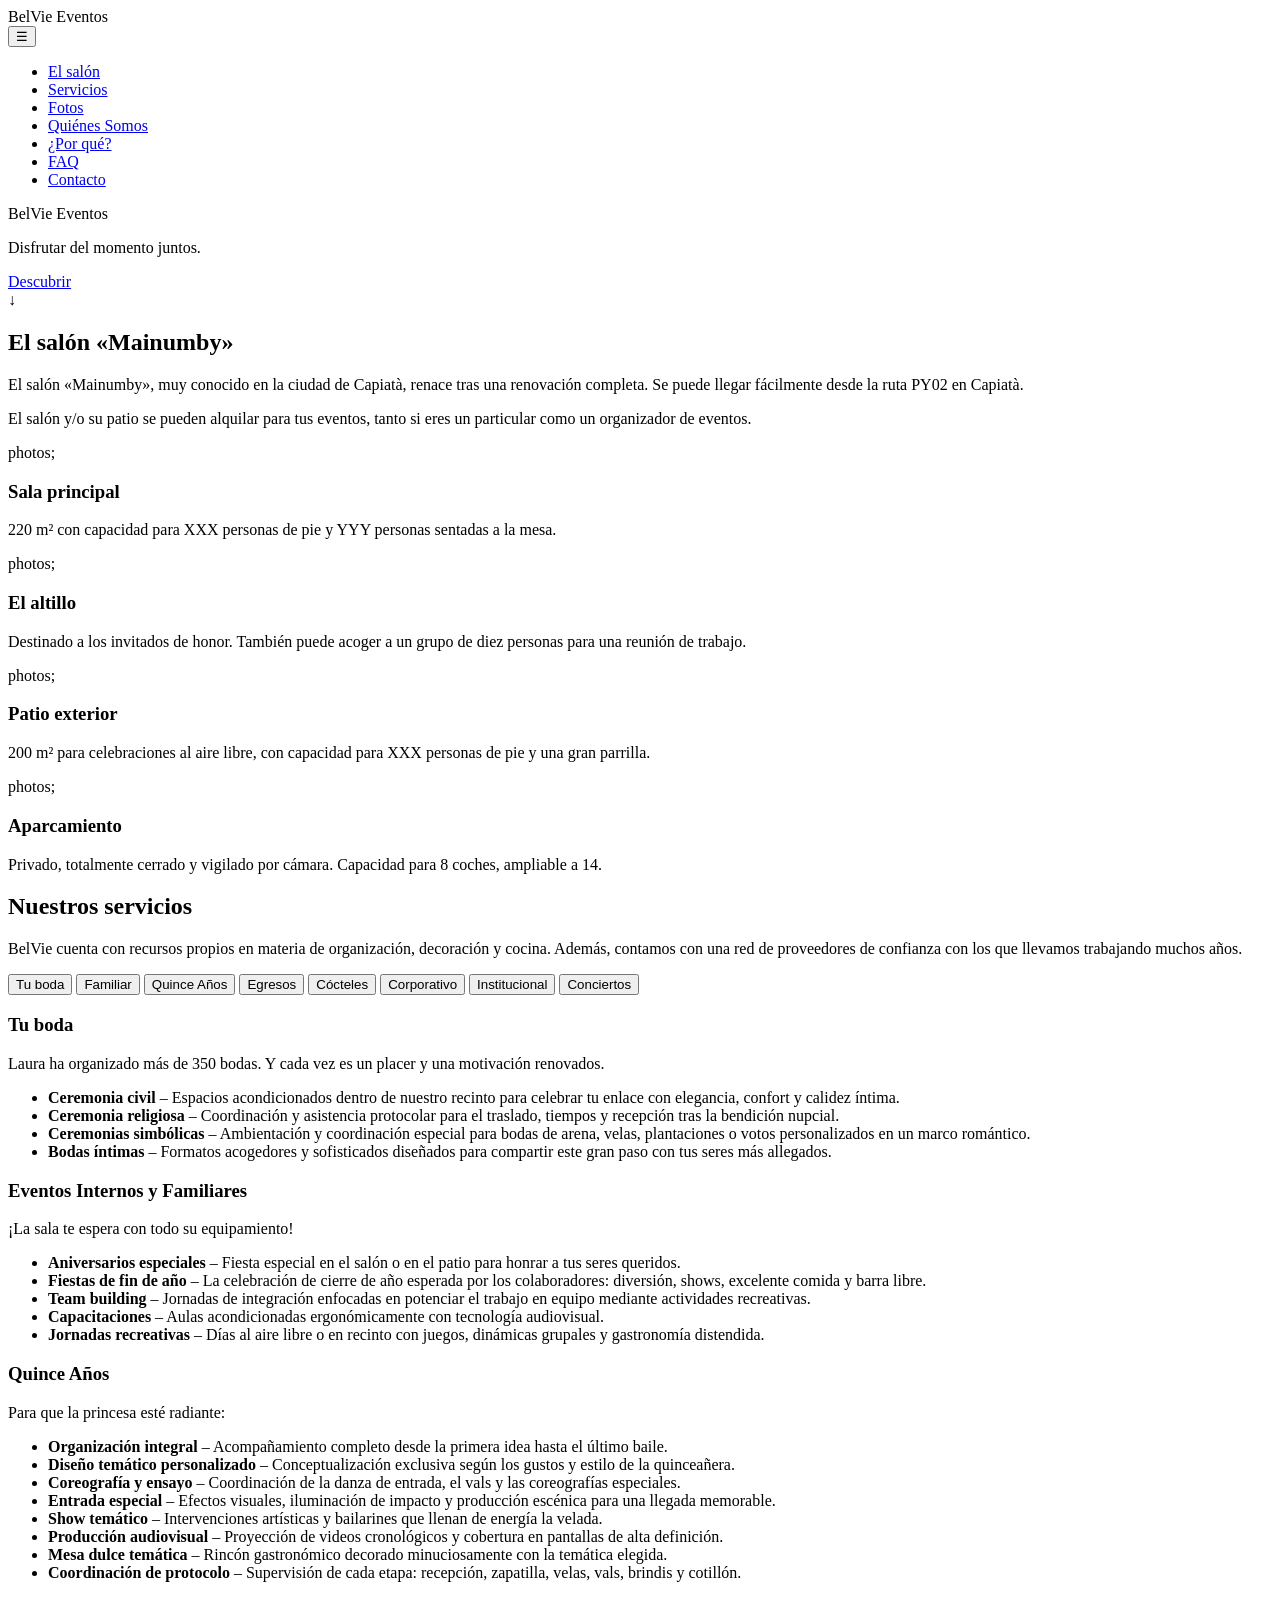
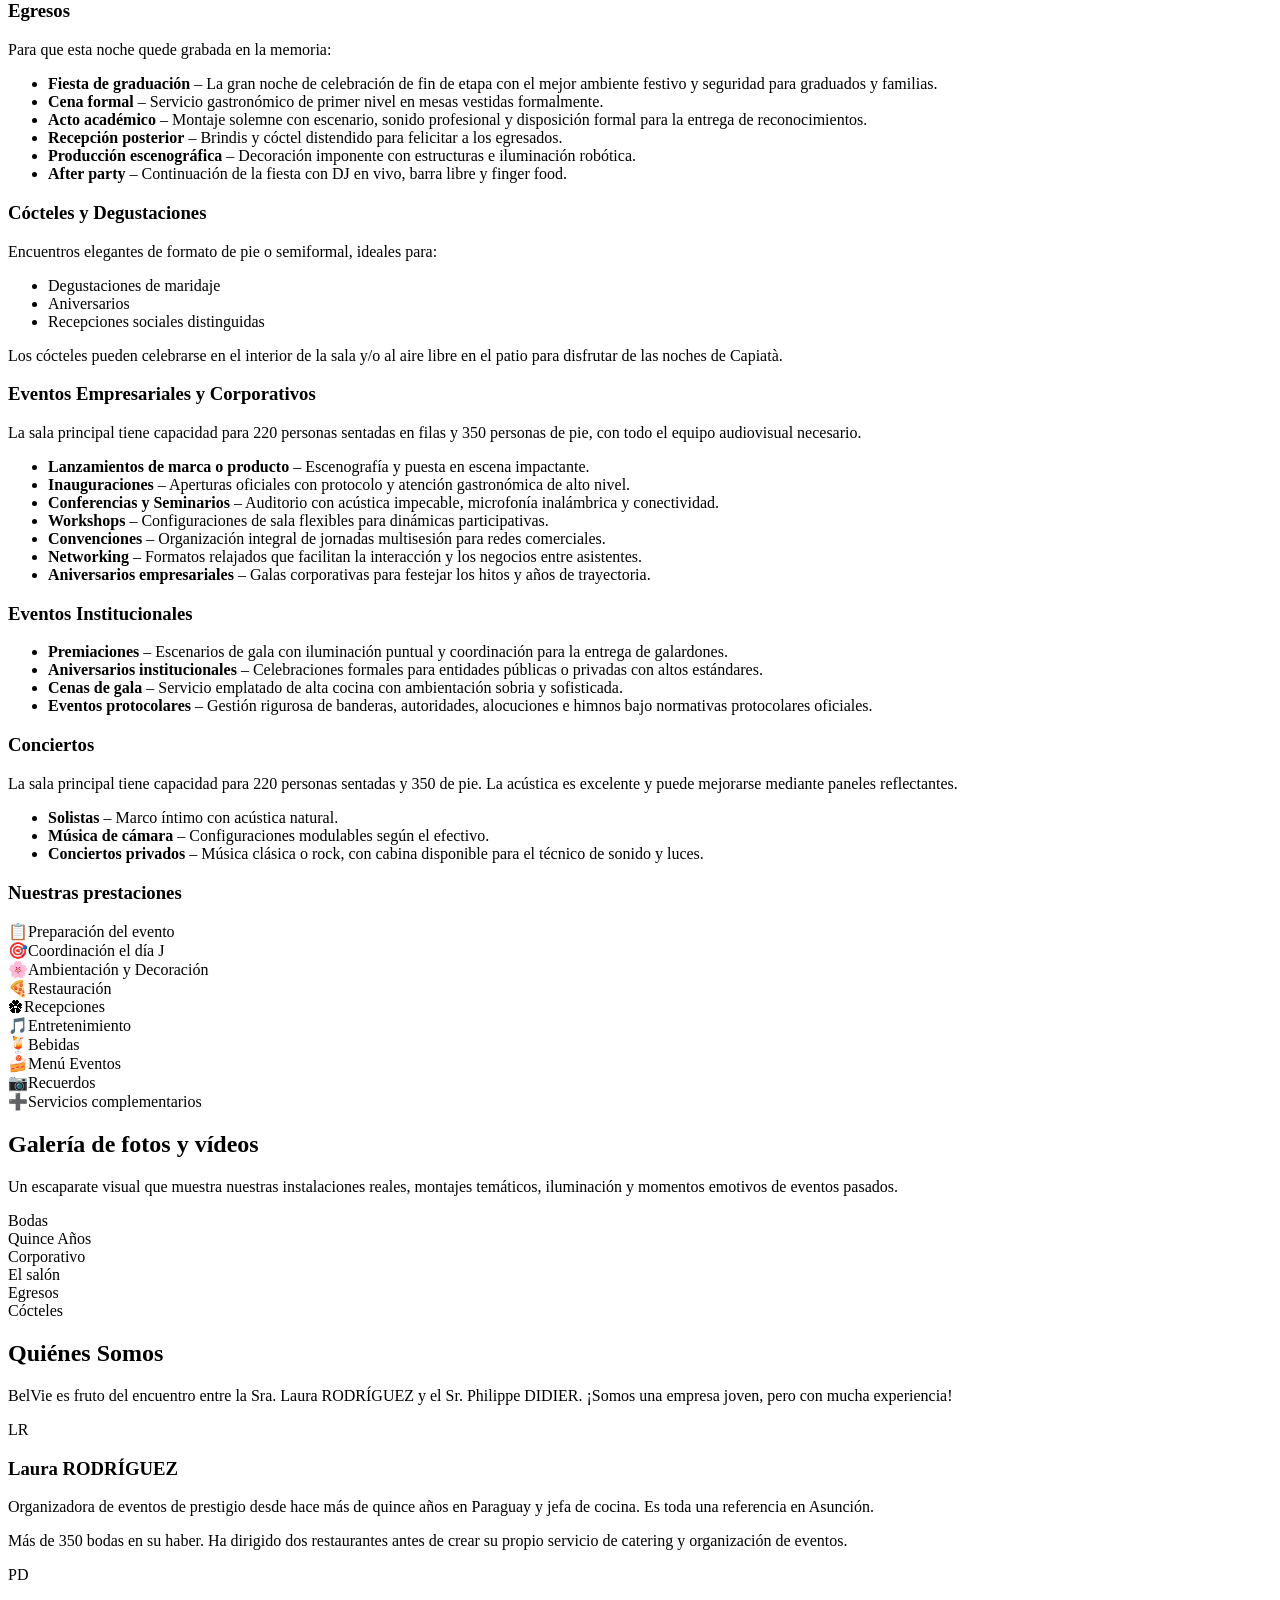
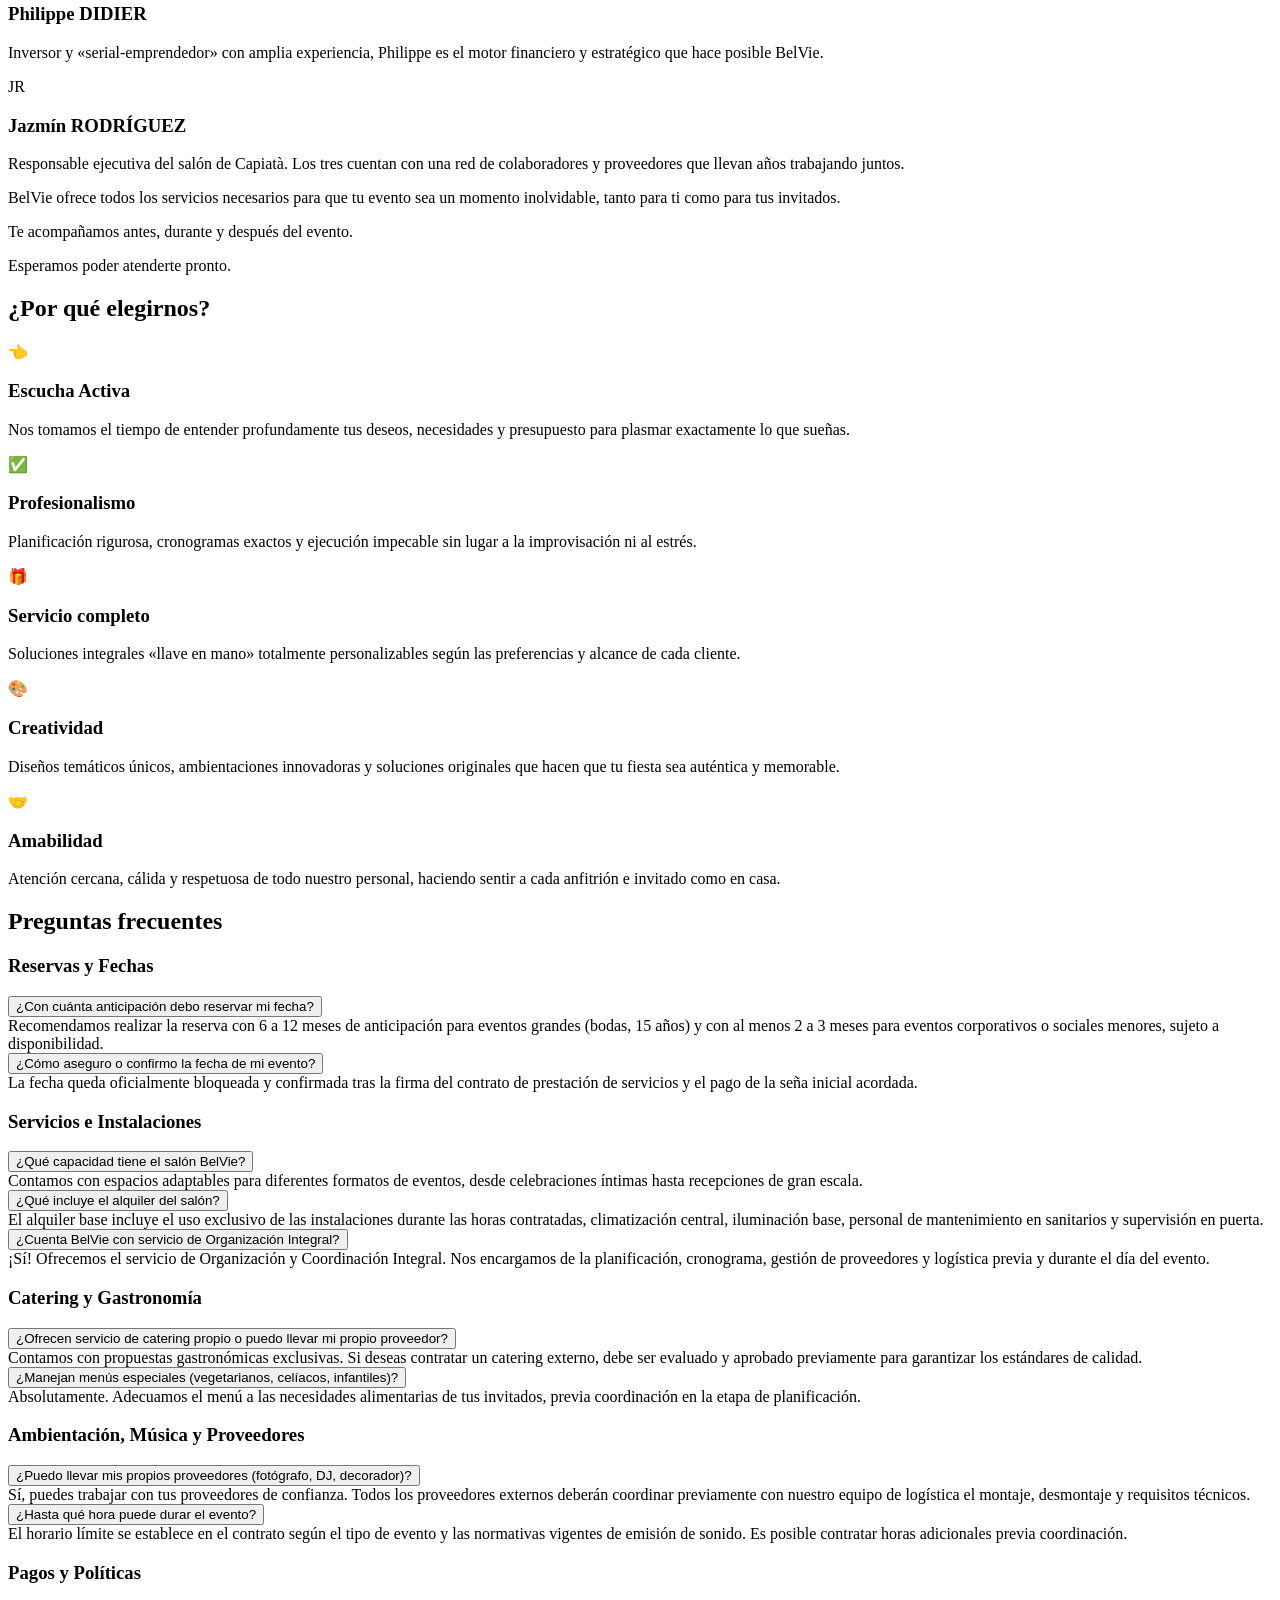
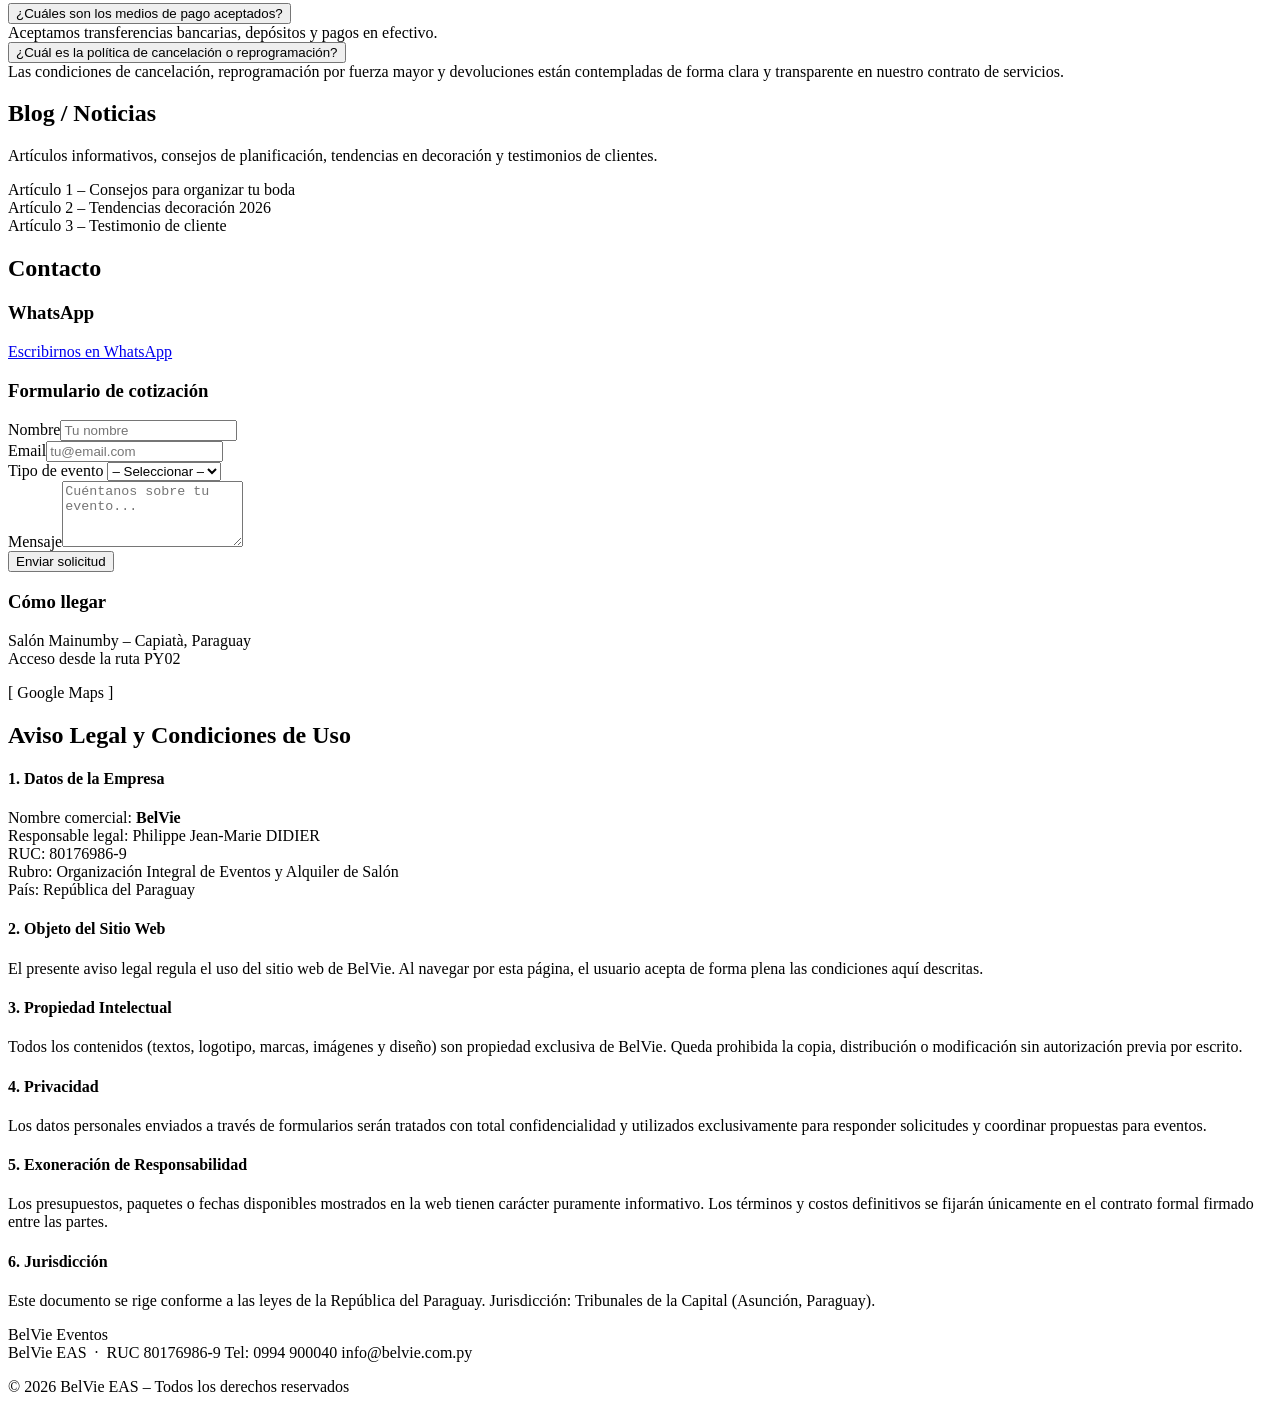
==== index.html @ c568302d "first push" ====
<!DOCTYPE html>
<html lang="es">
<head>
  <meta charset="UTF-8" />
  <meta name="viewport" content="width=device-width, initial-scale=1.0" />
  <title>BelVie Eventos - Salon Mainumby, Capiata</title>
  <link rel="preconnect" href="https://fonts.googleapis.com" />
  <link href="https://fonts.googleapis.com/css2?family=Great+Vibes&family=Playfair+Display:ital,wght@0,400;0,600;1,400&family=Lato:wght@300;400;700&display=swap" rel="stylesheet" />
  <link rel="stylesheet" href="css/style.css" />
</head>
<body>

  <!-- NAV -->
  <nav id="navbar">
    <div class="nav-logo">
      <span class="logo-script">BelVie</span>
      <span class="logo-sub">Eventos</span>
    </div>
    <button class="nav-toggle" aria-label="Menu">&#9776;</button>
    <ul class="nav-links">
      <li><a href="#salon">El sal&#243;n</a></li>
      <li><a href="#servicios">Servicios</a></li>
      <li><a href="#galeria">Fotos</a></li>
      <li><a href="#quienes">Qui&#233;nes Somos</a></li>
      <li><a href="#porquenos">&#191;Por qu&#233;?</a></li>
      <li><a href="#faq">FAQ</a></li>
      <li><a href="#contacto" class="nav-cta">Contacto</a></li>
    </ul>
  </nav>

  <!-- HERO -->
  <section id="hero">
    <div class="hero-inner">
      <div class="hero-logo">
        <span class="logo-script-hero">BelVie</span>
        <span class="logo-sub-hero">Eventos</span>
      </div>
      <p class="hero-tagline">Disfrutar del momento juntos.</p>
      <a href="#salon" class="btn-hero">Descubrir</a>
    </div>
    <div class="hero-scroll-hint">&#8595;</div>
  </section>

  <!-- SALON -->
  <section id="salon" class="section">
    <div class="container">
      <h2 class="section-title">El sal&#243;n &#171;Mainumby&#187;</h2>
      <p class="section-lead">El sal&#243;n &#171;Mainumby&#187;, muy conocido en la ciudad de Capiat&#224;, renace tras una renovaci&#243;n completa. Se puede llegar f&#225;cilmente desde la ruta PY02 en Capiat&#224;.</p>
      <p class="section-lead">El sal&#243;n y/o su patio se pueden alquilar para tus eventos, tanto si eres un particular como un organizador de eventos.</p>
      <div class="features-grid">
        <div class="feature-card">
          <div class="feature-icon">photos;</div>
          <h3>Sala principal</h3>
          <p>220 m&#178; con capacidad para XXX personas de pie y YYY personas sentadas a la mesa.</p>
        </div>
        <div class="feature-card">
          <div class="feature-icon">photos;</div>
          <h3>El altillo</h3>
          <p>Destinado a los invitados de honor. Tambi&#233;n puede acoger a un grupo de diez personas para una reuni&#243;n de trabajo.</p>
        </div>
        <div class="feature-card">
          <div class="feature-icon">photos;</div>
          <h3>Patio exterior</h3>
          <p>200 m&#178; para celebraciones al aire libre, con capacidad para XXX personas de pie y una gran parrilla.</p>
        </div>
        <div class="feature-card">
          <div class="feature-icon">photos;</div>
          <h3>Aparcamiento</h3>
          <p>Privado, totalmente cerrado y vigilado por c&#225;mara. Capacidad para 8 coches, ampliable a 14.</p>
        </div>
      </div>
    </div>
  </section>

  <!-- SERVICIOS -->
  <section id="servicios" class="section section-alt">
    <div class="container">
      <h2 class="section-title">Nuestros servicios</h2>
      <p class="section-lead">BelVie cuenta con recursos propios en materia de organizaci&#243;n, decoraci&#243;n y cocina. Adem&#225;s, contamos con una red de proveedores de confianza con los que llevamos trabajando muchos a&#241;os.</p>

      <!-- Onglets types d'evenements -->
      <div class="events-tabs">
        <div class="tabs-nav">
          <button class="tab-btn active" data-tab="bodas">Tu boda</button>
          <button class="tab-btn" data-tab="familiar">Familiar</button>
          <button class="tab-btn" data-tab="quince">Quince A&#241;os</button>
          <button class="tab-btn" data-tab="egresos">Egresos</button>
          <button class="tab-btn" data-tab="cocteles">C&#243;cteles</button>
          <button class="tab-btn" data-tab="corp">Corporativo</button>
          <button class="tab-btn" data-tab="inst">Institucional</button>
          <button class="tab-btn" data-tab="conc">Conciertos</button>
        </div>

        <div id="tab-bodas" class="tab-panel active">
          <h3>Tu boda</h3>
          <p>Laura ha organizado m&#225;s de 350 bodas. Y cada vez es un placer y una motivaci&#243;n renovados.</p>
          <ul>
            <li><strong>Ceremonia civil</strong> &#8211; Espacios acondicionados dentro de nuestro recinto para celebrar tu enlace con elegancia, confort y calidez &#237;ntima.</li>
            <li><strong>Ceremonia religiosa</strong> &#8211; Coordinaci&#243;n y asistencia protocolar para el traslado, tiempos y recepci&#243;n tras la bendici&#243;n nupcial.</li>
            <li><strong>Ceremonias simb&#243;licas</strong> &#8211; Ambientaci&#243;n y coordinaci&#243;n especial para bodas de arena, velas, plantaciones o votos personalizados en un marco rom&#225;ntico.</li>
            <li><strong>Bodas &#237;ntimas</strong> &#8211; Formatos acogedores y sofisticados dise&#241;ados para compartir este gran paso con tus seres m&#225;s allegados.</li>
          </ul>
        </div>

        <div id="tab-familiar" class="tab-panel">
          <h3>Eventos Internos y Familiares</h3>
          <p>&#161;La sala te espera con todo su equipamiento!</p>
          <ul>
            <li><strong>Aniversarios especiales</strong> &#8211; Fiesta especial en el sal&#243;n o en el patio para honrar a tus seres queridos.</li>
            <li><strong>Fiestas de fin de a&#241;o</strong> &#8211; La celebraci&#243;n de cierre de a&#241;o esperada por los colaboradores: diversi&#243;n, shows, excelente comida y barra libre.</li>
            <li><strong>Team building</strong> &#8211; Jornadas de integraci&#243;n enfocadas en potenciar el trabajo en equipo mediante actividades recreativas.</li>
            <li><strong>Capacitaciones</strong> &#8211; Aulas acondicionadas ergon&#243;micamente con tecnolog&#237;a audiovisual.</li>
            <li><strong>Jornadas recreativas</strong> &#8211; D&#237;as al aire libre o en recinto con juegos, din&#225;micas grupales y gastronom&#237;a distendida.</li>
          </ul>
        </div>

        <div id="tab-quince" class="tab-panel">
          <h3>Quince A&#241;os</h3>
          <p>Para que la princesa est&#233; radiante:</p>
          <ul>
            <li><strong>Organizaci&#243;n integral</strong> &#8211; Acompa&#241;amiento completo desde la primera idea hasta el &#250;ltimo baile.</li>
            <li><strong>Dise&#241;o tem&#225;tico personalizado</strong> &#8211; Conceptualizaci&#243;n exclusiva seg&#250;n los gustos y estilo de la quincea&#241;era.</li>
            <li><strong>Coreograf&#237;a y ensayo</strong> &#8211; Coordinaci&#243;n de la danza de entrada, el vals y las coreograf&#237;as especiales.</li>
            <li><strong>Entrada especial</strong> &#8211; Efectos visuales, iluminaci&#243;n de impacto y producci&#243;n esc&#233;nica para una llegada memorable.</li>
            <li><strong>Show tem&#225;tico</strong> &#8211; Intervenciones art&#237;sticas y bailarines que llenan de energ&#237;a la velada.</li>
            <li><strong>Producci&#243;n audiovisual</strong> &#8211; Proyecci&#243;n de videos cronol&#243;gicos y cobertura en pantallas de alta definici&#243;n.</li>
            <li><strong>Mesa dulce tem&#225;tica</strong> &#8211; Rinc&#243;n gastron&#243;mico decorado minuciosamente con la tem&#225;tica elegida.</li>
            <li><strong>Coordinaci&#243;n de protocolo</strong> &#8211; Supervisi&#243;n de cada etapa: recepci&#243;n, zapatilla, velas, vals, brindis y cotill&#243;n.</li>
          </ul>
        </div>

        <div id="tab-egresos" class="tab-panel">
          <h3>Egresos</h3>
          <p>Para que esta noche quede grabada en la memoria:</p>
          <ul>
            <li><strong>Fiesta de graduaci&#243;n</strong> &#8211; La gran noche de celebraci&#243;n de fin de etapa con el mejor ambiente festivo y seguridad para graduados y familias.</li>
            <li><strong>Cena formal</strong> &#8211; Servicio gastron&#243;mico de primer nivel en mesas vestidas formalmente.</li>
            <li><strong>Acto acad&#233;mico</strong> &#8211; Montaje solemne con escenario, sonido profesional y disposici&#243;n formal para la entrega de reconocimientos.</li>
            <li><strong>Recepci&#243;n posterior</strong> &#8211; Brindis y c&#243;ctel distendido para felicitar a los egresados.</li>
            <li><strong>Producci&#243;n escenogr&#225;fica</strong> &#8211; Decoraci&#243;n imponente con estructuras e iluminaci&#243;n rob&#243;tica.</li>
            <li><strong>After party</strong> &#8211; Continuaci&#243;n de la fiesta con DJ en vivo, barra libre y finger food.</li>
          </ul>
        </div>

        <div id="tab-cocteles" class="tab-panel">
          <h3>C&#243;cteles y Degustaciones</h3>
          <p>Encuentros elegantes de formato de pie o semiformal, ideales para:</p>
          <ul>
            <li>Degustaciones de maridaje</li>
            <li>Aniversarios</li>
            <li>Recepciones sociales distinguidas</li>
          </ul>
          <p>Los c&#243;cteles pueden celebrarse en el interior de la sala y/o al aire libre en el patio para disfrutar de las noches de Capiat&#224;.</p>
        </div>

        <div id="tab-corp" class="tab-panel">
          <h3>Eventos Empresariales y Corporativos</h3>
          <p>La sala principal tiene capacidad para 220 personas sentadas en filas y 350 personas de pie, con todo el equipo audiovisual necesario.</p>
          <ul>
            <li><strong>Lanzamientos de marca o producto</strong> &#8211; Escenograf&#237;a y puesta en escena impactante.</li>
            <li><strong>Inauguraciones</strong> &#8211; Aperturas oficiales con protocolo y atenci&#243;n gastron&#243;mica de alto nivel.</li>
            <li><strong>Conferencias y Seminarios</strong> &#8211; Auditorio con ac&#250;stica impecable, microfon&#237;a inal&#225;mbrica y conectividad.</li>
            <li><strong>Workshops</strong> &#8211; Configuraciones de sala flexibles para din&#225;micas participativas.</li>
            <li><strong>Convenciones</strong> &#8211; Organizaci&#243;n integral de jornadas multisesi&#243;n para redes comerciales.</li>
            <li><strong>Networking</strong> &#8211; Formatos relajados que facilitan la interacci&#243;n y los negocios entre asistentes.</li>
            <li><strong>Aniversarios empresariales</strong> &#8211; Galas corporativas para festejar los hitos y a&#241;os de trayectoria.</li>
          </ul>
        </div>

        <div id="tab-inst" class="tab-panel">
          <h3>Eventos Institucionales</h3>
          <ul>
            <li><strong>Premiaciones</strong> &#8211; Escenarios de gala con iluminaci&#243;n puntual y coordinaci&#243;n para la entrega de galardones.</li>
            <li><strong>Aniversarios institucionales</strong> &#8211; Celebraciones formales para entidades p&#250;blicas o privadas con altos est&#225;ndares.</li>
            <li><strong>Cenas de gala</strong> &#8211; Servicio emplatado de alta cocina con ambientaci&#243;n sobria y sofisticada.</li>
            <li><strong>Eventos protocolares</strong> &#8211; Gesti&#243;n rigurosa de banderas, autoridades, alocuciones e himnos bajo normativas protocolares oficiales.</li>
          </ul>
        </div>

        <div id="tab-conc" class="tab-panel">
          <h3>Conciertos</h3>
          <p>La sala principal tiene capacidad para 220 personas sentadas y 350 de pie. La ac&#250;stica es excelente y puede mejorarse mediante paneles reflectantes.</p>
          <ul>
            <li><strong>Solistas</strong> &#8211; Marco &#237;ntimo con ac&#250;stica natural.</li>
            <li><strong>M&#250;sica de c&#225;mara</strong> &#8211; Configuraciones modulables seg&#250;n el efectivo.</li>
            <li><strong>Conciertos privados</strong> &#8211; M&#250;sica cl&#225;sica o rock, con cabina disponible para el t&#233;cnico de sonido y luces.</li>
          </ul>
        </div>
      </div>

      <!-- Grille des prestations -->
      <h3 class="subsection-title">Nuestras prestaciones</h3>
      <div class="services-grid">
        <div class="service-item">&#128203;<span>Preparaci&#243;n del evento</span></div>
        <div class="service-item">&#127919;<span>Coordinaci&#243;n el d&#237;a J</span></div>
        <div class="service-item">&#127800;<span>Ambientaci&#243;n y Decoraci&#243;n</span></div>
        <div class="service-item">&#127829;<span>Restauraci&#243;n</span></div>
        <div class="service-item">&#127990;<span>Recepciones</span></div>
        <div class="service-item">&#127925;<span>Entretenimiento</span></div>
        <div class="service-item">&#127865;<span>Bebidas</span></div>
        <div class="service-item">&#127856;<span>Men&#250; Eventos</span></div>
        <div class="service-item">&#128247;<span>Recuerdos</span></div>
        <div class="service-item">&#10133;<span>Servicios complementarios</span></div>
      </div>
    </div>
  </section>

  <!-- GALERIA -->
  <section id="galeria" class="section">
    <div class="container">
      <h2 class="section-title">Galer&#237;a de fotos y v&#237;deos</h2>
      <p class="section-lead">Un escaparate visual que muestra nuestras instalaciones reales, montajes tem&#225;ticos, iluminaci&#243;n y momentos emotivos de eventos pasados.</p>
      <div class="gallery-placeholder">
        <div class="gallery-item">Bodas</div>
        <div class="gallery-item">Quince A&#241;os</div>
        <div class="gallery-item">Corporativo</div>
        <div class="gallery-item">El sal&#243;n</div>
        <div class="gallery-item">Egresos</div>
        <div class="gallery-item">C&#243;cteles</div>
      </div>
    </div>
  </section>

  <!-- QUIENES SOMOS -->
  <section id="quienes" class="section section-alt">
    <div class="container">
      <h2 class="section-title">Qui&#233;nes Somos</h2>
      <p class="section-lead">BelVie es fruto del encuentro entre la Sra. Laura RODR&#205;GUEZ y el Sr. Philippe DIDIER. &#161;Somos una empresa joven, pero con mucha experiencia!</p>
      <div class="founders-grid">
        <div class="founder-card">
          <div class="founder-avatar">LR</div>
          <h3>Laura RODR&#205;GUEZ</h3>
          <p>Organizadora de eventos de prestigio desde hace m&#225;s de quince a&#241;os en Paraguay y jefa de cocina. Es toda una referencia en Asunci&#243;n.</p>
          <p>M&#225;s de 350 bodas en su haber. Ha dirigido dos restaurantes antes de crear su propio servicio de catering y organizaci&#243;n de eventos.</p>
        </div>
        <div class="founder-card">
          <div class="founder-avatar">PD</div>
          <h3>Philippe DIDIER</h3>
          <p>Inversor y &#171;serial-emprendedor&#187; con amplia experiencia, Philippe es el motor financiero y estrat&#233;gico que hace posible BelVie.</p>
        </div>
        <div class="founder-card">
          <div class="founder-avatar">JR</div>
          <h3>Jazm&#237;n RODR&#205;GUEZ</h3>
          <p>Responsable ejecutiva del sal&#243;n de Capiat&#224;. Los tres cuentan con una red de colaboradores y proveedores que llevan a&#241;os trabajando juntos.</p>
        </div>
      </div>
      <div class="closing-block">
        <p>BelVie ofrece todos los servicios necesarios para que tu evento sea un momento inolvidable, tanto para ti como para tus invitados.</p>
        <p>Te acompa&#241;amos antes, durante y despu&#233;s del evento.</p>
        <p>Esperamos poder atenderte pronto.</p>
      </div>
    </div>
  </section>

  <!-- POR QUE -->
  <section id="porquenos" class="section">
    <div class="container">
      <h2 class="section-title">&#191;Por qu&#233; elegirnos?</h2>
      <div class="values-grid">
        <div class="value-card">
          <div class="value-icon">&#128072;</div>
          <h3>Escucha Activa</h3>
          <p>Nos tomamos el tiempo de entender profundamente tus deseos, necesidades y presupuesto para plasmar exactamente lo que sue&#241;as.</p>
        </div>
        <div class="value-card">
          <div class="value-icon">&#9989;</div>
          <h3>Profesionalismo</h3>
          <p>Planificaci&#243;n rigurosa, cronogramas exactos y ejecuci&#243;n impecable sin lugar a la improvisaci&#243;n ni al estr&#233;s.</p>
        </div>
        <div class="value-card">
          <div class="value-icon">&#127873;</div>
          <h3>Servicio completo</h3>
          <p>Soluciones integrales &#171;llave en mano&#187; totalmente personalizables seg&#250;n las preferencias y alcance de cada cliente.</p>
        </div>
        <div class="value-card">
          <div class="value-icon">&#127912;</div>
          <h3>Creatividad</h3>
          <p>Dise&#241;os tem&#225;ticos &#250;nicos, ambientaciones innovadoras y soluciones originales que hacen que tu fiesta sea aut&#233;ntica y memorable.</p>
        </div>
        <div class="value-card">
          <div class="value-icon">&#129309;</div>
          <h3>Amabilidad</h3>
          <p>Atenci&#243;n cercana, c&#225;lida y respetuosa de todo nuestro personal, haciendo sentir a cada anfitri&#243;n e invitado como en casa.</p>
        </div>
      </div>
    </div>
  </section>

  <!-- FAQ -->
  <section id="faq" class="section section-alt">
    <div class="container">
      <h2 class="section-title">Preguntas frecuentes</h2>

      <h3 class="faq-category">Reservas y Fechas</h3>
      <div class="faq-list">
        <div class="faq-item">
          <button class="faq-q">&#191;Con cu&#225;nta anticipaci&#243;n debo reservar mi fecha?</button>
          <div class="faq-a">Recomendamos realizar la reserva con 6 a 12 meses de anticipaci&#243;n para eventos grandes (bodas, 15 a&#241;os) y con al menos 2 a 3 meses para eventos corporativos o sociales menores, sujeto a disponibilidad.</div>
        </div>
        <div class="faq-item">
          <button class="faq-q">&#191;C&#243;mo aseguro o confirmo la fecha de mi evento?</button>
          <div class="faq-a">La fecha queda oficialmente bloqueada y confirmada tras la firma del contrato de prestaci&#243;n de servicios y el pago de la se&#241;a inicial acordada.</div>
        </div>
      </div>

      <h3 class="faq-category">Servicios e Instalaciones</h3>
      <div class="faq-list">
        <div class="faq-item">
          <button class="faq-q">&#191;Qu&#233; capacidad tiene el sal&#243;n BelVie?</button>
          <div class="faq-a">Contamos con espacios adaptables para diferentes formatos de eventos, desde celebraciones &#237;ntimas hasta recepciones de gran escala.</div>
        </div>
        <div class="faq-item">
          <button class="faq-q">&#191;Qu&#233; incluye el alquiler del sal&#243;n?</button>
          <div class="faq-a">El alquiler base incluye el uso exclusivo de las instalaciones durante las horas contratadas, climatizaci&#243;n central, iluminaci&#243;n base, personal de mantenimiento en sanitarios y supervisi&#243;n en puerta.</div>
        </div>
        <div class="faq-item">
          <button class="faq-q">&#191;Cuenta BelVie con servicio de Organizaci&#243;n Integral?</button>
          <div class="faq-a">&#161;S&#237;! Ofrecemos el servicio de Organizaci&#243;n y Coordinaci&#243;n Integral. Nos encargamos de la planificaci&#243;n, cronograma, gesti&#243;n de proveedores y log&#237;stica previa y durante el d&#237;a del evento.</div>
        </div>
      </div>

      <h3 class="faq-category">Catering y Gastronom&#237;a</h3>
      <div class="faq-list">
        <div class="faq-item">
          <button class="faq-q">&#191;Ofrecen servicio de catering propio o puedo llevar mi propio proveedor?</button>
          <div class="faq-a">Contamos con propuestas gastron&#243;micas exclusivas. Si deseas contratar un catering externo, debe ser evaluado y aprobado previamente para garantizar los est&#225;ndares de calidad.</div>
        </div>
        <div class="faq-item">
          <button class="faq-q">&#191;Manejan men&#250;s especiales (vegetarianos, cel&#237;acos, infantiles)?</button>
          <div class="faq-a">Absolutamente. Adecuamos el men&#250; a las necesidades alimentarias de tus invitados, previa coordinaci&#243;n en la etapa de planificaci&#243;n.</div>
        </div>
      </div>

      <h3 class="faq-category">Ambientaci&#243;n, M&#250;sica y Proveedores</h3>
      <div class="faq-list">
        <div class="faq-item">
          <button class="faq-q">&#191;Puedo llevar mis propios proveedores (fot&#243;grafo, DJ, decorador)?</button>
          <div class="faq-a">S&#237;, puedes trabajar con tus proveedores de confianza. Todos los proveedores externos deber&#225;n coordinar previamente con nuestro equipo de log&#237;stica el montaje, desmontaje y requisitos t&#233;cnicos.</div>
        </div>
        <div class="faq-item">
          <button class="faq-q">&#191;Hasta qu&#233; hora puede durar el evento?</button>
          <div class="faq-a">El horario l&#237;mite se establece en el contrato seg&#250;n el tipo de evento y las normativas vigentes de emisi&#243;n de sonido. Es posible contratar horas adicionales previa coordinaci&#243;n.</div>
        </div>
      </div>

      <h3 class="faq-category">Pagos y Pol&#237;ticas</h3>
      <div class="faq-list">
        <div class="faq-item">
          <button class="faq-q">&#191;Cu&#225;les son los medios de pago aceptados?</button>
          <div class="faq-a">Aceptamos transferencias bancarias, dep&#243;sitos y pagos en efectivo.</div>
        </div>
        <div class="faq-item">
          <button class="faq-q">&#191;Cu&#225;l es la pol&#237;tica de cancelaci&#243;n o reprogramaci&#243;n?</button>
          <div class="faq-a">Las condiciones de cancelaci&#243;n, reprogramaci&#243;n por fuerza mayor y devoluciones est&#225;n contempladas de forma clara y transparente en nuestro contrato de servicios.</div>
        </div>
      </div>
    </div>
  </section>

  <!-- BLOG -->
  <section id="blog" class="section">
    <div class="container">
      <h2 class="section-title">Blog / Noticias</h2>
      <p class="section-lead">Art&#237;culos informativos, consejos de planificaci&#243;n, tendencias en decoraci&#243;n y testimonios de clientes.</p>
      <div class="blog-placeholder">
        <div class="blog-card">Art&#237;culo 1 &#8211; Consejos para organizar tu boda</div>
        <div class="blog-card">Art&#237;culo 2 &#8211; Tendencias decoraci&#243;n 2026</div>
        <div class="blog-card">Art&#237;culo 3 &#8211; Testimonio de cliente</div>
      </div>
    </div>
  </section>

  <!-- CONTACTO -->
  <section id="contacto" class="section section-alt">
    <div class="container">
      <h2 class="section-title">Contacto</h2>
      <div class="contact-grid">
        <div class="contact-block">
          <h3>WhatsApp</h3>
          <a
  class="btn-whatsapp"
  href="https://wa.me/33623516056?text=%C2%A1Hola%20BelVie!%20Quisiera%20m%C3%A1s%20informaci%C3%B3n%20sobre%20el%20sal%C3%B3n%20Mainumby%20y%20sus%20servicios."
  target="_blank"
  rel="noopener noreferrer"
>
  Escribirnos en WhatsApp
</a>
        </div>
        <div class="contact-block">
          <h3>Formulario de cotizaci&#243;n</h3>
          <div class="form-group"><label>Nombre</label><input type="text" placeholder="Tu nombre" /></div>
          <div class="form-group"><label>Email</label><input type="email" placeholder="tu@email.com" /></div>
          <div class="form-group">
            <label>Tipo de evento</label>
            <select>
              <option value="">&#8211; Seleccionar &#8211;</option>
              <option>Boda</option>
              <option>Quince A&#241;os</option>
              <option>Egreso</option>
              <option>Corporativo</option>
              <option>Otro</option>
            </select>
          </div>
          <div class="form-group"><label>Mensaje</label><textarea rows="4" placeholder="Cu&#233;ntanos sobre tu evento..."></textarea></div>
          <button class="btn-submit">Enviar solicitud</button>
        </div>
        <div class="contact-block">
          <h3>C&#243;mo llegar</h3>
          <p>Sal&#243;n Mainumby &#8211; Capiat&#224;, Paraguay<br />Acceso desde la ruta PY02</p>
          <div class="map-placeholder">[ Google Maps ]</div>
        </div>
      </div>
    </div>
  </section>

  <!-- LEGAL -->
  <section id="legal" class="section legal-section">
    <div class="container">
      <h2 class="section-title">Aviso Legal y Condiciones de Uso</h2>
      <div class="legal-grid">
        <div>
          <h4>1. Datos de la Empresa</h4>
          <p>Nombre comercial: <strong>BelVie</strong><br />Responsable legal: Philippe Jean-Marie DIDIER<br />RUC: 80176986-9<br />Rubro: Organizaci&#243;n Integral de Eventos y Alquiler de Sal&#243;n<br />Pa&#237;s: Rep&#250;blica del Paraguay</p>
        </div>
        <div>
          <h4>2. Objeto del Sitio Web</h4>
          <p>El presente aviso legal regula el uso del sitio web de BelVie. Al navegar por esta p&#225;gina, el usuario acepta de forma plena las condiciones aqu&#237; descritas.</p>
        </div>
        <div>
          <h4>3. Propiedad Intelectual</h4>
          <p>Todos los contenidos (textos, logotipo, marcas, im&#225;genes y dise&#241;o) son propiedad exclusiva de BelVie. Queda prohibida la copia, distribuci&#243;n o modificaci&#243;n sin autorizaci&#243;n previa por escrito.</p>
        </div>
        <div>
          <h4>4. Privacidad</h4>
          <p>Los datos personales enviados a trav&#233;s de formularios ser&#225;n tratados con total confidencialidad y utilizados exclusivamente para responder solicitudes y coordinar propuestas para eventos.</p>
        </div>
        <div>
          <h4>5. Exoneraci&#243;n de Responsabilidad</h4>
          <p>Los presupuestos, paquetes o fechas disponibles mostrados en la web tienen car&#225;cter puramente informativo. Los t&#233;rminos y costos definitivos se fijar&#225;n &#250;nicamente en el contrato formal firmado entre las partes.</p>
        </div>
        <div>
          <h4>6. Jurisdicci&#243;n</h4>
          <p>Este documento se rige conforme a las leyes de la Rep&#250;blica del Paraguay. Jurisdicci&#243;n: Tribunales de la Capital (Asunci&#243;n, Paraguay).</p>
        </div>
      </div>
    </div>
  </section>

  <!-- FOOTER -->
  <footer>
    <div class="footer-logo">
      <span class="logo-script">BelVie</span>
      <span class="logo-sub">Eventos</span>
    </div>
    <div class="footer-info">
      <span>BelVie EAS &nbsp;&middot;&nbsp; RUC 80176986-9</span>
      <span>Tel: 0994 900040</span>
      <span>info@belvie.com.py</span>
    </div>
    <p class="footer-copy">&copy; 2026 BelVie EAS &#8211; Todos los derechos reservados</p>
  </footer>


<script src="js/main.js"></script>
</body>
</html>
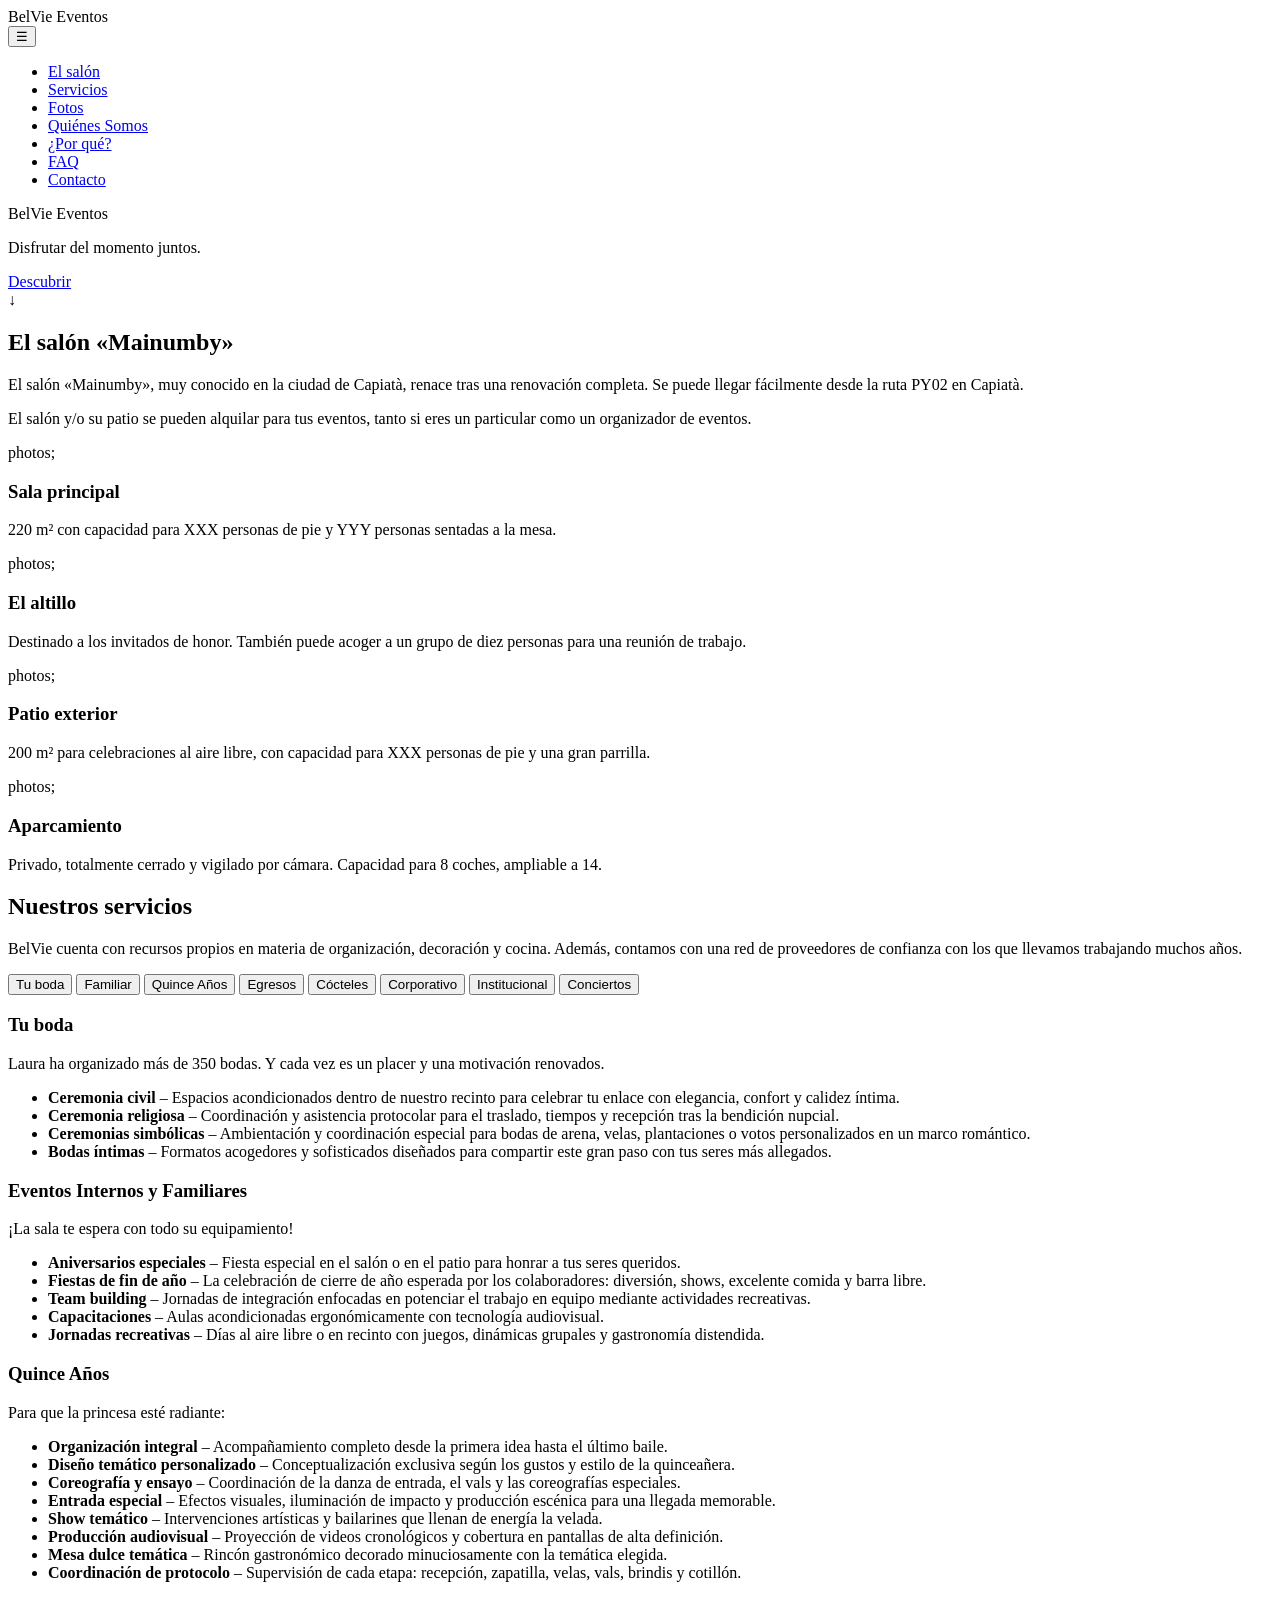
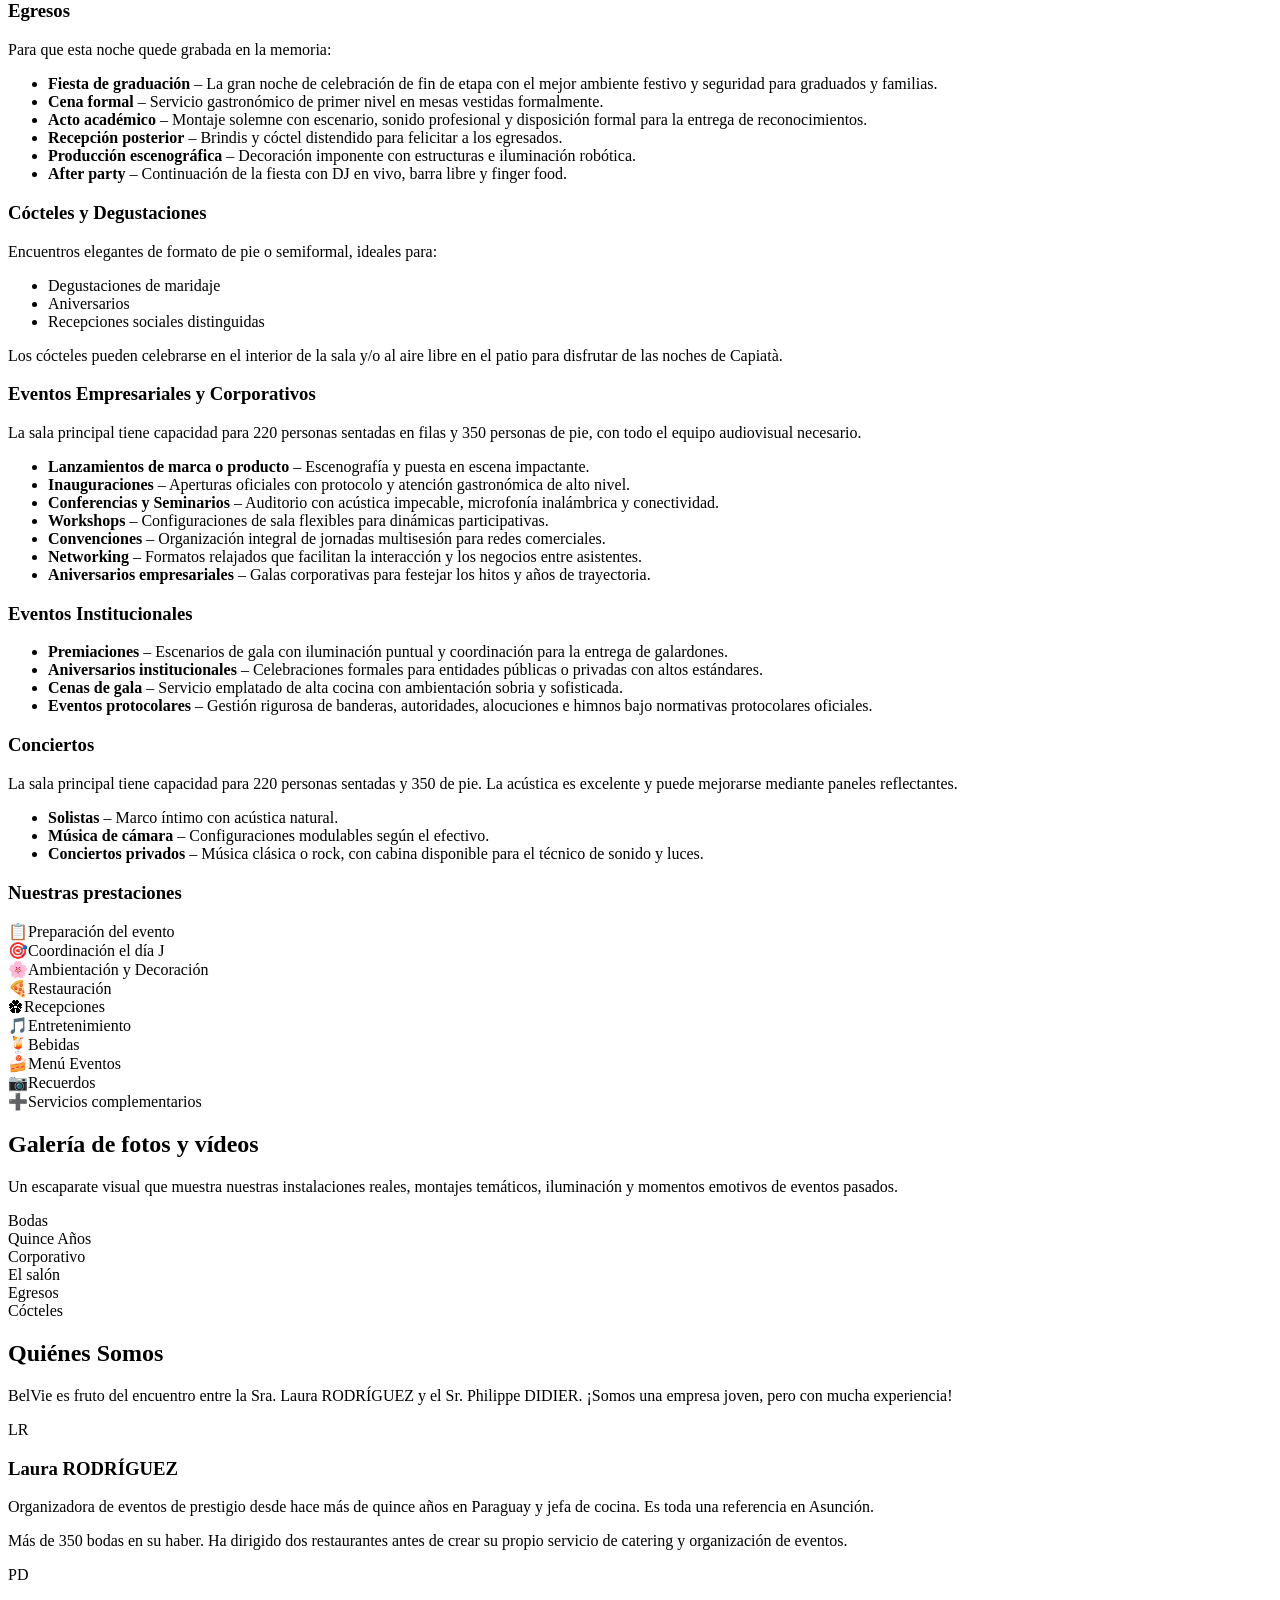
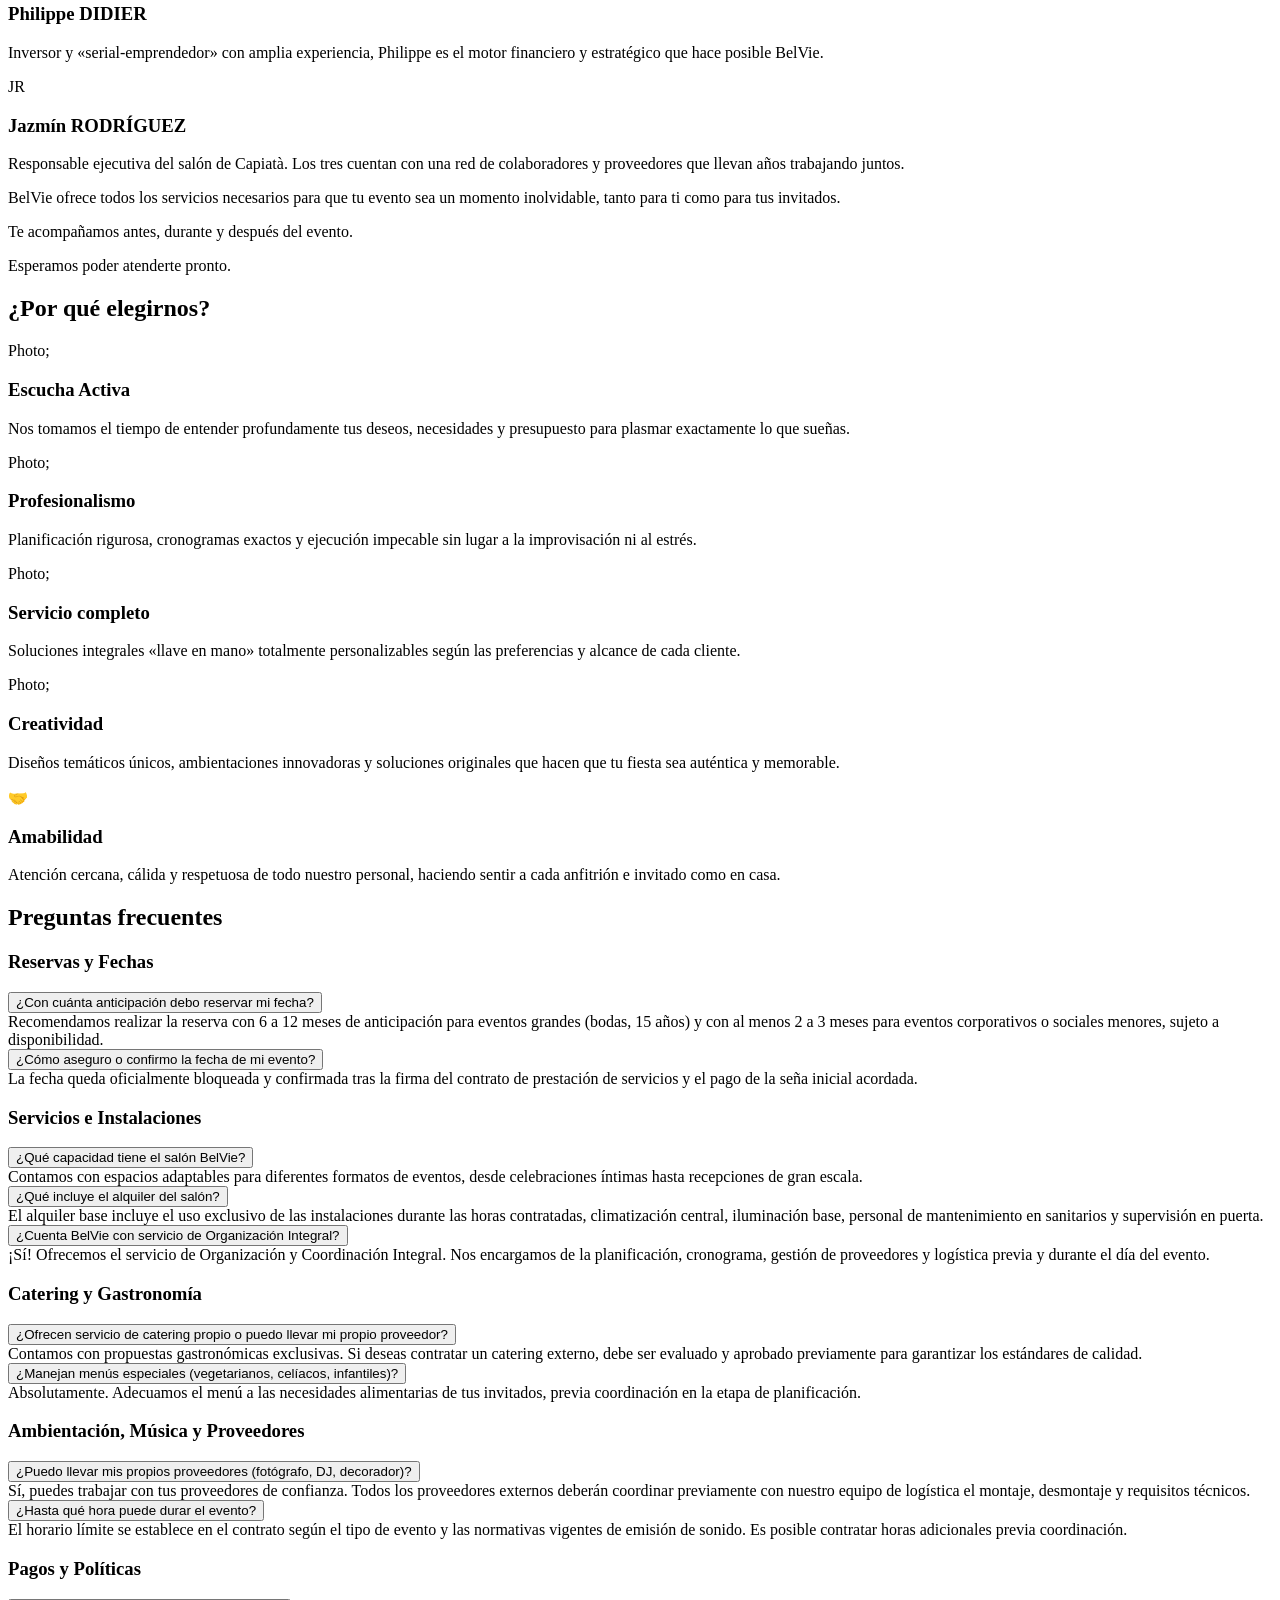
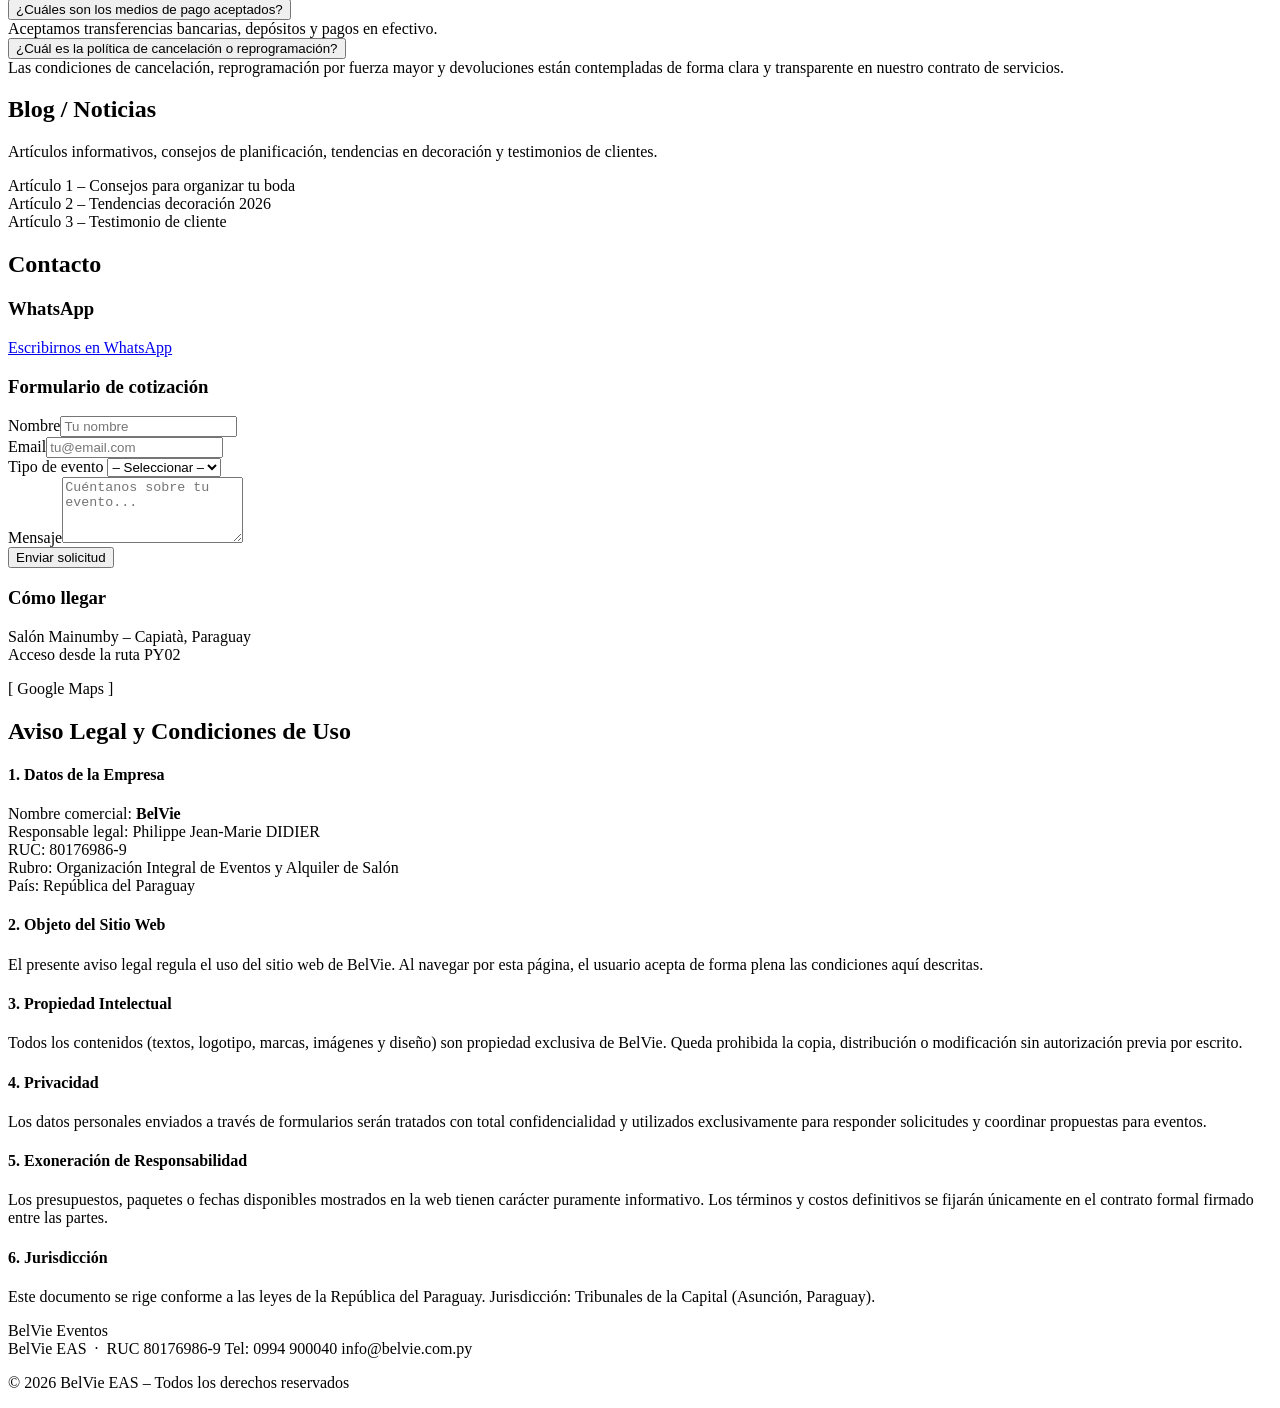
==== commit aeb4feaf: "sans emoji" ====
--- a/index.html
+++ b/index.html
@@ -258,22 +258,22 @@
       <h2 class="section-title">&#191;Por qu&#233; elegirnos?</h2>
       <div class="values-grid">
         <div class="value-card">
-          <div class="value-icon">&#128072;</div>
+          <div class="value-icon">Photo;</div>
           <h3>Escucha Activa</h3>
           <p>Nos tomamos el tiempo de entender profundamente tus deseos, necesidades y presupuesto para plasmar exactamente lo que sue&#241;as.</p>
         </div>
         <div class="value-card">
-          <div class="value-icon">&#9989;</div>
+          <div class="value-icon">Photo;</div>
           <h3>Profesionalismo</h3>
           <p>Planificaci&#243;n rigurosa, cronogramas exactos y ejecuci&#243;n impecable sin lugar a la improvisaci&#243;n ni al estr&#233;s.</p>
         </div>
         <div class="value-card">
-          <div class="value-icon">&#127873;</div>
+          <div class="value-icon">Photo;</div>
           <h3>Servicio completo</h3>
           <p>Soluciones integrales &#171;llave en mano&#187; totalmente personalizables seg&#250;n las preferencias y alcance de cada cliente.</p>
         </div>
         <div class="value-card">
-          <div class="value-icon">&#127912;</div>
+          <div class="value-icon">Photo;</div>
           <h3>Creatividad</h3>
           <p>Dise&#241;os tem&#225;ticos &#250;nicos, ambientaciones innovadoras y soluciones originales que hacen que tu fiesta sea aut&#233;ntica y memorable.</p>
         </div>
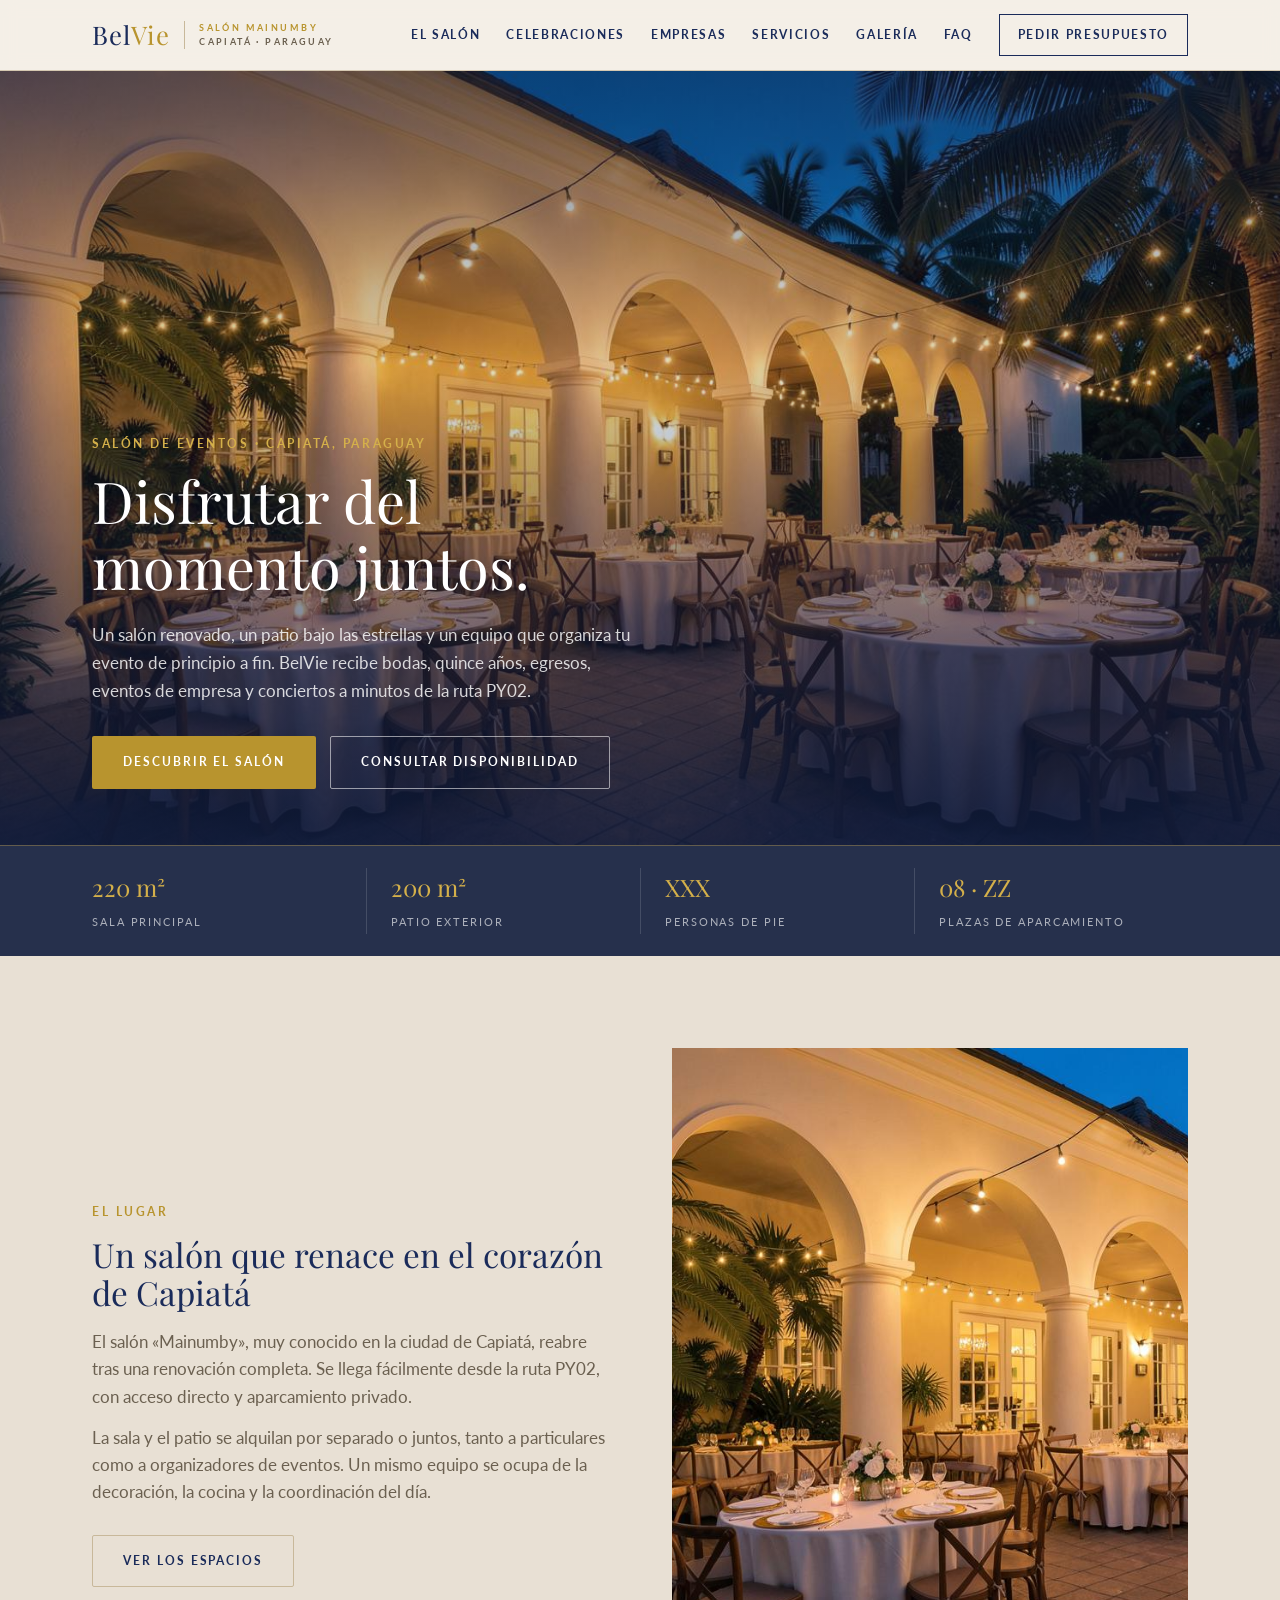
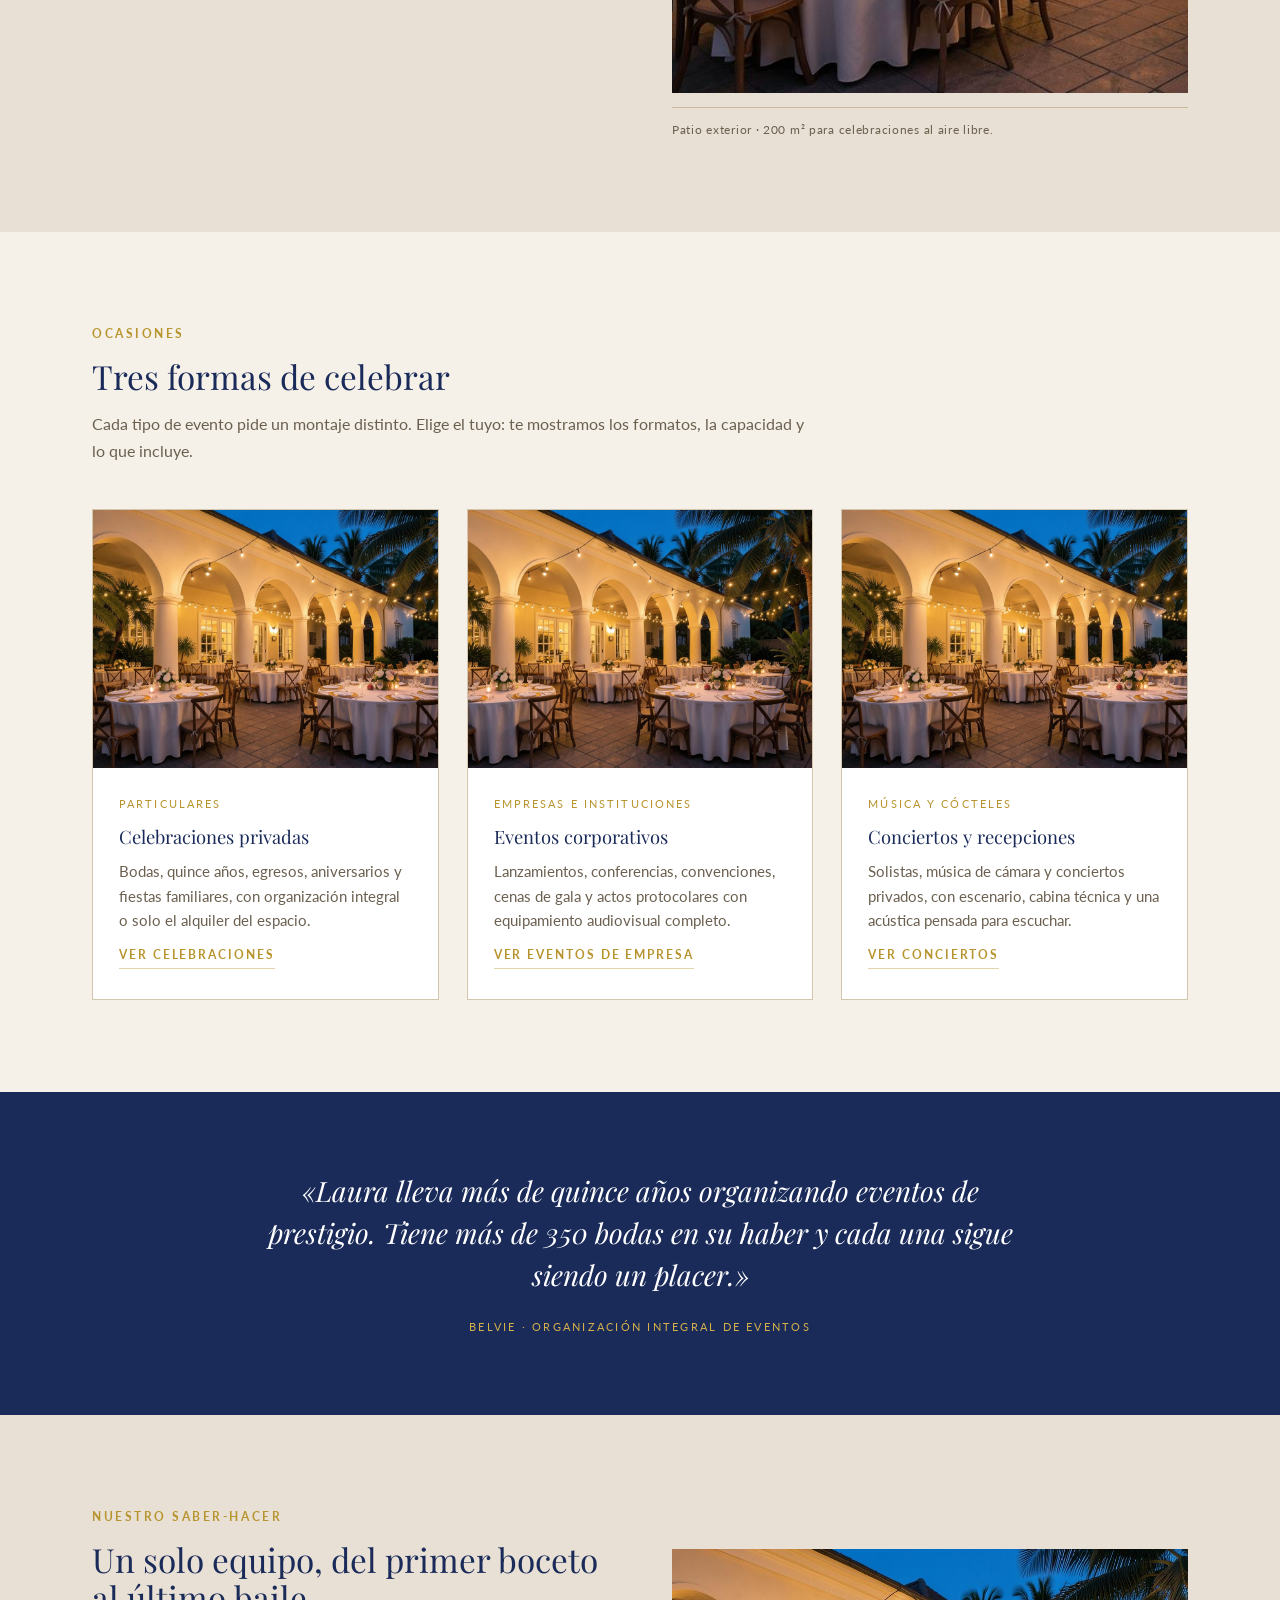
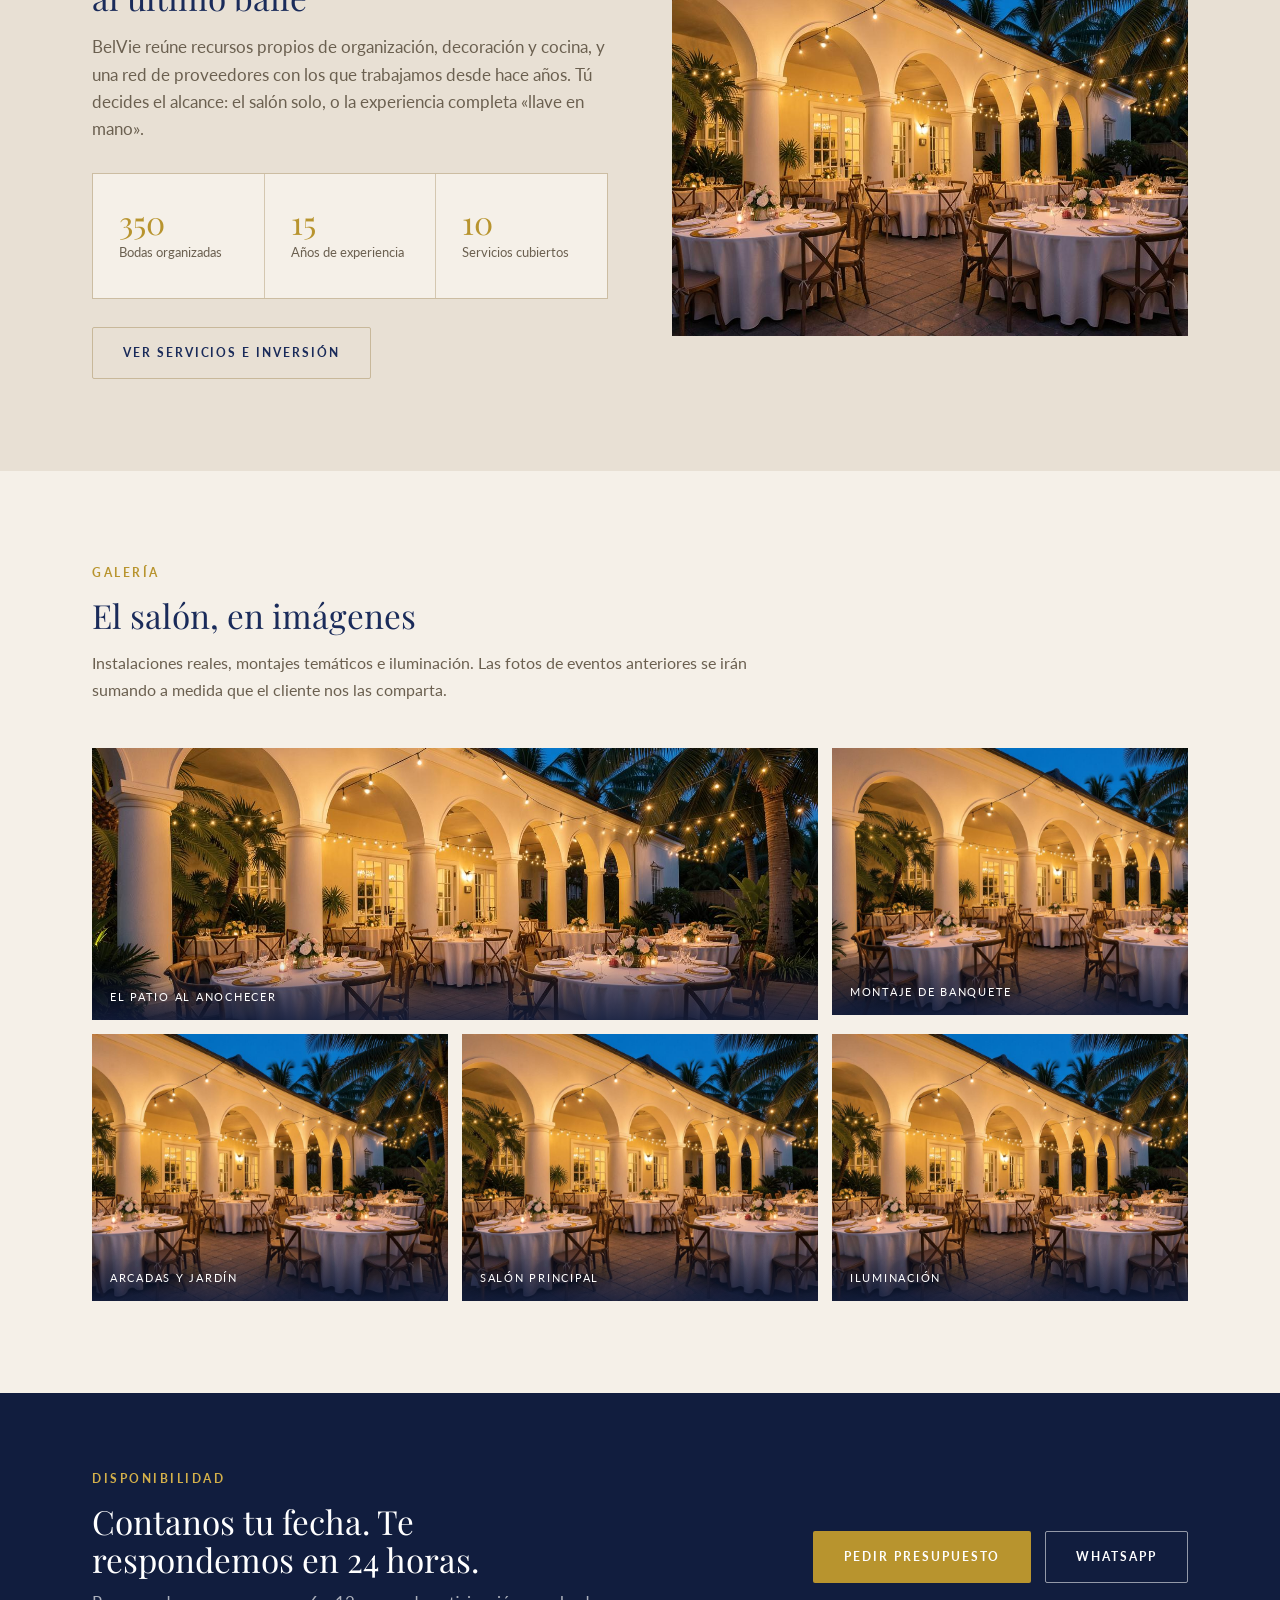
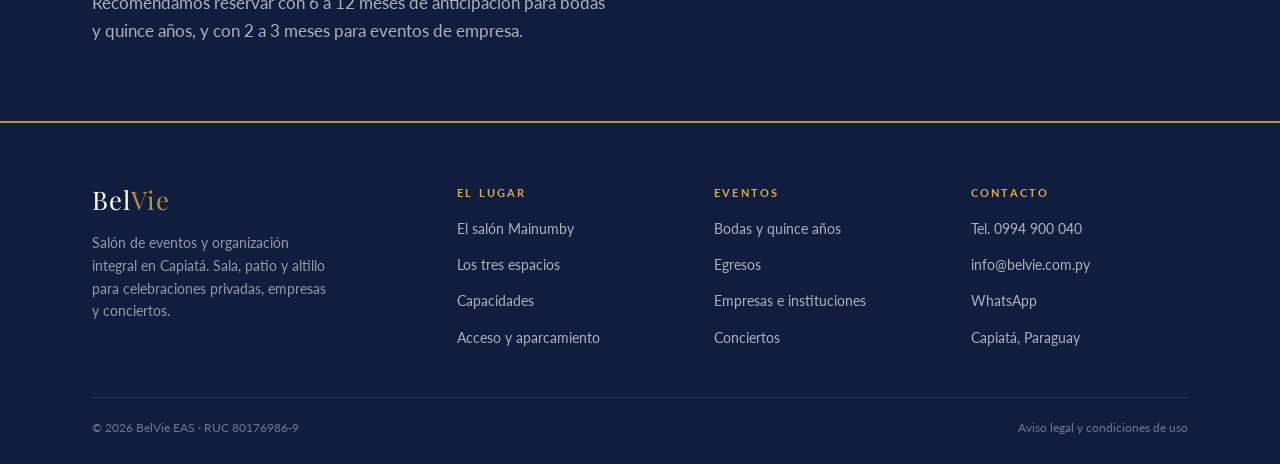
==== commit ecf8704d: "version sans landing page" ====
--- a/index.html
+++ b/index.html
@@ -3,464 +3,268 @@
 <head>
   <meta charset="UTF-8" />
   <meta name="viewport" content="width=device-width, initial-scale=1.0" />
-  <title>BelVie Eventos - Salon Mainumby, Capiata</title>
+  <title>BelVie · Salón de eventos Mainumby · Capiatá</title>
+  <meta name="description" content="BelVie, salón de eventos y organización integral en Capiatá. Sala de 220 m², patio de 200 m² y altillo privado para bodas, quince años, eventos corporativos y conciertos." />
   <link rel="preconnect" href="https://fonts.googleapis.com" />
-  <link href="https://fonts.googleapis.com/css2?family=Great+Vibes&family=Playfair+Display:ital,wght@0,400;0,600;1,400&family=Lato:wght@300;400;700&display=swap" rel="stylesheet" />
-  <link rel="stylesheet" href="css/style.css" />
+  <link rel="preconnect" href="https://fonts.gstatic.com" crossorigin />
+  <link href="https://fonts.googleapis.com/css2?family=Playfair+Display:ital,wght@0,400;0,500;1,400&family=Lato:wght@300;400;700&display=swap" rel="stylesheet" />
+  <link rel="stylesheet" href="CSS/style.css" />
 </head>
 <body>
 
-  <!-- NAV -->
-  <nav id="navbar">
-    <div class="nav-logo">
-      <span class="logo-script">BelVie</span>
-      <span class="logo-sub">Eventos</span>
-    </div>
-    <button class="nav-toggle" aria-label="Menu">&#9776;</button>
-    <ul class="nav-links">
-      <li><a href="#salon">El sal&#243;n</a></li>
-      <li><a href="#servicios">Servicios</a></li>
-      <li><a href="#galeria">Fotos</a></li>
-      <li><a href="#quienes">Qui&#233;nes Somos</a></li>
-      <li><a href="#porquenos">&#191;Por qu&#233;?</a></li>
-      <li><a href="#faq">FAQ</a></li>
-      <li><a href="#contacto" class="nav-cta">Contacto</a></li>
-    </ul>
-  </nav>
-
-  <!-- HERO -->
-  <section id="hero">
-    <div class="hero-inner">
-      <div class="hero-logo">
-        <span class="logo-script-hero">BelVie</span>
-        <span class="logo-sub-hero">Eventos</span>
-      </div>
-      <p class="hero-tagline">Disfrutar del momento juntos.</p>
-      <a href="#salon" class="btn-hero">Descubrir</a>
-    </div>
-    <div class="hero-scroll-hint">&#8595;</div>
-  </section>
-
-  <!-- SALON -->
-  <section id="salon" class="section">
-    <div class="container">
-      <h2 class="section-title">El sal&#243;n &#171;Mainumby&#187;</h2>
-      <p class="section-lead">El sal&#243;n &#171;Mainumby&#187;, muy conocido en la ciudad de Capiat&#224;, renace tras una renovaci&#243;n completa. Se puede llegar f&#225;cilmente desde la ruta PY02 en Capiat&#224;.</p>
-      <p class="section-lead">El sal&#243;n y/o su patio se pueden alquilar para tus eventos, tanto si eres un particular como un organizador de eventos.</p>
-      <div class="features-grid">
-        <div class="feature-card">
-          <div class="feature-icon">photos;</div>
-          <h3>Sala principal</h3>
-          <p>220 m&#178; con capacidad para XXX personas de pie y YYY personas sentadas a la mesa.</p>
-        </div>
-        <div class="feature-card">
-          <div class="feature-icon">photos;</div>
-          <h3>El altillo</h3>
-          <p>Destinado a los invitados de honor. Tambi&#233;n puede acoger a un grupo de diez personas para una reuni&#243;n de trabajo.</p>
-        </div>
-        <div class="feature-card">
-          <div class="feature-icon">photos;</div>
-          <h3>Patio exterior</h3>
-          <p>200 m&#178; para celebraciones al aire libre, con capacidad para XXX personas de pie y una gran parrilla.</p>
-        </div>
-        <div class="feature-card">
-          <div class="feature-icon">photos;</div>
-          <h3>Aparcamiento</h3>
-          <p>Privado, totalmente cerrado y vigilado por c&#225;mara. Capacidad para 8 coches, ampliable a 14.</p>
-        </div>
-      </div>
-    </div>
-  </section>
-
-  <!-- SERVICIOS -->
-  <section id="servicios" class="section section-alt">
-    <div class="container">
-      <h2 class="section-title">Nuestros servicios</h2>
-      <p class="section-lead">BelVie cuenta con recursos propios en materia de organizaci&#243;n, decoraci&#243;n y cocina. Adem&#225;s, contamos con una red de proveedores de confianza con los que llevamos trabajando muchos a&#241;os.</p>
-
-      <!-- Onglets types d'evenements -->
-      <div class="events-tabs">
-        <div class="tabs-nav">
-          <button class="tab-btn active" data-tab="bodas">Tu boda</button>
-          <button class="tab-btn" data-tab="familiar">Familiar</button>
-          <button class="tab-btn" data-tab="quince">Quince A&#241;os</button>
-          <button class="tab-btn" data-tab="egresos">Egresos</button>
-          <button class="tab-btn" data-tab="cocteles">C&#243;cteles</button>
-          <button class="tab-btn" data-tab="corp">Corporativo</button>
-          <button class="tab-btn" data-tab="inst">Institucional</button>
-          <button class="tab-btn" data-tab="conc">Conciertos</button>
-        </div>
-
-        <div id="tab-bodas" class="tab-panel active">
-          <h3>Tu boda</h3>
-          <p>Laura ha organizado m&#225;s de 350 bodas. Y cada vez es un placer y una motivaci&#243;n renovados.</p>
+  <header class="site-header">
+    <div class="header-inner">
+      <a class="brand" href="index.html">
+        <span class="brand-mark">Bel<span>Vie</span></span>
+        <span class="brand-sub"><strong>Salón Mainumby</strong>Capiatá · Paraguay</span>
+      </a>
+      <button class="nav-toggle" aria-label="Abrir menú" aria-expanded="false">Menú</button>
+      <nav class="nav">
+        <a href="el-salon.html">El salón</a>
+        <a href="celebraciones.html">Celebraciones</a>
+        <a href="empresas.html">Empresas</a>
+        <a href="servicios.html">Servicios</a>
+        <a href="galeria.html">Galería</a>
+        <a href="faq.html">FAQ</a>
+        <a class="nav-cta" href="contacto.html">Pedir presupuesto</a>
+      </nav>
+    </div>
+  </header>
+
+  <section class="hero">
+    <div class="hero__media">
+      <img src="assets/img/mainumby.jpg" alt="Patio del salón Mainumby de noche, mesas vestidas bajo las arcadas y guirnaldas de luces" />
+    </div>
+    <div class="hero__inner">
+      <div class="container">
+        <span class="eyebrow">Salón de eventos · Capiatá, Paraguay</span>
+        <h1>Disfrutar del momento juntos.</h1>
+        <p class="hero__lead">Un salón renovado, un patio bajo las estrellas y un equipo que organiza tu evento de principio a fin. BelVie recibe bodas, quince años, egresos, eventos de empresa y conciertos a minutos de la ruta PY02.</p>
+        <div class="btn-row">
+          <a class="btn btn--gold" href="el-salon.html">Descubrir el salón</a>
+          <a class="btn btn--outline" href="contacto.html">Consultar disponibilidad</a>
+        </div>
+      </div>
+    </div>
+  </section>
+
+  <div class="stats-strip">
+    <div class="stats-strip__inner">
+      <div class="stat">
+        <span class="stat__num">220 m²</span>
+        <span class="stat__label">Sala principal</span>
+      </div>
+      <div class="stat">
+        <span class="stat__num">200 m²</span>
+        <span class="stat__label">Patio exterior</span>
+      </div>
+      <div class="stat">
+        <span class="stat__num">XXX</span>
+        <span class="stat__label">Personas de pie</span>
+      </div>
+      <div class="stat">
+        <span class="stat__num">08 · ZZ</span>
+        <span class="stat__label">Plazas de aparcamiento</span>
+      </div>
+    </div>
+  </div>
+
+  <section class="section">
+    <div class="container">
+      <div class="split">
+        <div>
+          <span class="eyebrow">El lugar</span>
+          <h2>Un salón que renace en el corazón de Capiatá</h2>
+          <p>El salón «Mainumby», muy conocido en la ciudad de Capiatá, reabre tras una renovación completa. Se llega fácilmente desde la ruta PY02, con acceso directo y aparcamiento privado.</p>
+          <p>La sala y el patio se alquilan por separado o juntos, tanto a particulares como a organizadores de eventos. Un mismo equipo se ocupa de la decoración, la cocina y la coordinación del día.</p>
+          <div class="btn-row">
+            <a class="btn btn--line" href="el-salon.html">Ver los espacios</a>
+          </div>
+        </div>
+        <div class="split__media">
+          <div class="crop-b" style="overflow:hidden">
+            <img src="assets/img/mainumby.jpg" alt="Arcadas del patio iluminadas con guirnaldas" />
+          </div>
+          <p class="split__caption">Patio exterior · 200 m² para celebraciones al aire libre.</p>
+        </div>
+      </div>
+    </div>
+  </section>
+
+  <section class="section section--alt">
+    <div class="container">
+      <div class="section-head">
+        <span class="eyebrow">Ocasiones</span>
+        <h2>Tres formas de celebrar</h2>
+        <p>Cada tipo de evento pide un montaje distinto. Elige el tuyo: te mostramos los formatos, la capacidad y lo que incluye.</p>
+      </div>
+
+      <div class="grid grid--3">
+        <article class="card">
+          <div class="card__media crop-a"><img src="assets/img/mainumby.jpg" alt="Mesa de banquete vestida en el salón" /></div>
+          <div class="card__body">
+            <span class="card__kicker">Particulares</span>
+            <h3>Celebraciones privadas</h3>
+            <p>Bodas, quince años, egresos, aniversarios y fiestas familiares, con organización integral o solo el alquiler del espacio.</p>
+            <a class="link-arrow" href="celebraciones.html">Ver celebraciones</a>
+          </div>
+        </article>
+
+        <article class="card">
+          <div class="card__media crop-c"><img src="assets/img/mainumby.jpg" alt="Salón preparado para una presentación" /></div>
+          <div class="card__body">
+            <span class="card__kicker">Empresas e instituciones</span>
+            <h3>Eventos corporativos</h3>
+            <p>Lanzamientos, conferencias, convenciones, cenas de gala y actos protocolares con equipamiento audiovisual completo.</p>
+            <a class="link-arrow" href="empresas.html">Ver eventos de empresa</a>
+          </div>
+        </article>
+
+        <article class="card">
+          <div class="card__media crop-d"><img src="assets/img/mainumby.jpg" alt="Patio del salón iluminado para un concierto" /></div>
+          <div class="card__body">
+            <span class="card__kicker">Música y cócteles</span>
+            <h3>Conciertos y recepciones</h3>
+            <p>Solistas, música de cámara y conciertos privados, con escenario, cabina técnica y una acústica pensada para escuchar.</p>
+            <a class="link-arrow" href="empresas.html#conciertos">Ver conciertos</a>
+          </div>
+        </article>
+      </div>
+    </div>
+  </section>
+
+  <section class="quote-band">
+    <div class="container">
+      <blockquote>«Laura lleva más de quince años organizando eventos de prestigio. Tiene más de 350 bodas en su haber y cada una sigue siendo un placer.»</blockquote>
+      <cite>BelVie · Organización integral de eventos</cite>
+    </div>
+  </section>
+
+  <section class="section">
+    <div class="container">
+      <div class="split split--reverse">
+        <div class="split__media split__media--wide crop-e">
+          <img src="assets/img/mainumby.jpg" alt="Salón Mainumby al anochecer" />
+        </div>
+        <div>
+          <span class="eyebrow">Nuestro saber-hacer</span>
+          <h2>Un solo equipo, del primer boceto al último baile</h2>
+          <p>BelVie reúne recursos propios de organización, decoración y cocina, y una red de proveedores con los que trabajamos desde hace años. Tú decides el alcance: el salón solo, o la experiencia completa «llave en mano».</p>
+          <div class="figures" style="margin-top:30px">
+            <div class="figure">
+              <span class="figure__num">350</span>
+              <span class="figure__label">Bodas organizadas</span>
+            </div>
+            <div class="figure">
+              <span class="figure__num">15</span>
+              <span class="figure__label">Años de experiencia</span>
+            </div>
+            <div class="figure">
+              <span class="figure__num">10</span>
+              <span class="figure__label">Servicios cubiertos</span>
+            </div>
+          </div>
+          <div class="btn-row">
+            <a class="btn btn--line" href="servicios.html">Ver servicios e inversión</a>
+          </div>
+        </div>
+      </div>
+    </div>
+  </section>
+
+  <section class="section section--alt">
+    <div class="container">
+      <div class="section-head">
+        <span class="eyebrow">Galería</span>
+        <h2>El salón, en imágenes</h2>
+        <p>Instalaciones reales, montajes temáticos e iluminación. Las fotos de eventos anteriores se irán sumando a medida que el cliente nos las comparta.</p>
+      </div>
+      <div class="gallery-grid">
+        <a class="gallery-item gallery-item--wide crop-a" href="galeria.html">
+          <img src="assets/img/mainumby.jpg" alt="Vista general del patio del salón" />
+          <span class="gallery-item__label">El patio al anochecer</span>
+        </a>
+        <a class="gallery-item crop-b" href="galeria.html">
+          <img src="assets/img/mainumby.jpg" alt="Detalle de las mesas y la decoración" />
+          <span class="gallery-item__label">Montaje de banquete</span>
+        </a>
+        <a class="gallery-item crop-c" href="galeria.html">
+          <img src="assets/img/mainumby.jpg" alt="Arcadas y vegetación del patio" />
+          <span class="gallery-item__label">Arcadas y jardín</span>
+        </a>
+        <a class="gallery-item crop-d" href="galeria.html">
+          <img src="assets/img/mainumby.jpg" alt="Mesas vistas en perspectiva" />
+          <span class="gallery-item__label">Salón principal</span>
+        </a>
+        <a class="gallery-item crop-e" href="galeria.html">
+          <img src="assets/img/mainumby.jpg" alt="Iluminación exterior" />
+          <span class="gallery-item__label">Iluminación</span>
+        </a>
+      </div>
+    </div>
+  </section>
+
+  <section class="cta-band">
+    <div class="container">
+      <div>
+        <span class="eyebrow eyebrow--light">Disponibilidad</span>
+        <h2>Contanos tu fecha. Te respondemos en 24 horas.</h2>
+        <p>Recomendamos reservar con 6 a 12 meses de anticipación para bodas y quince años, y con 2 a 3 meses para eventos de empresa.</p>
+      </div>
+      <div class="btn-row">
+        <a class="btn btn--gold" href="contacto.html">Pedir presupuesto</a>
+        <a class="btn btn--outline" href="https://wa.me/595981000000?text=Hola%20BelVie%2C%20quisiera%20consultar%20disponibilidad" target="_blank" rel="noopener">WhatsApp</a>
+      </div>
+    </div>
+  </section>
+
+  <footer class="site-footer">
+    <div class="container">
+      <div class="footer-grid">
+        <div>
+          <span class="brand-mark">Bel<span>Vie</span></span>
+          <p class="footer-tag">Salón de eventos y organización integral en Capiatá. Sala, patio y altillo para celebraciones privadas, empresas y conciertos.</p>
+        </div>
+        <div class="footer-col">
+          <h4>El lugar</h4>
           <ul>
-            <li><strong>Ceremonia civil</strong> &#8211; Espacios acondicionados dentro de nuestro recinto para celebrar tu enlace con elegancia, confort y calidez &#237;ntima.</li>
-            <li><strong>Ceremonia religiosa</strong> &#8211; Coordinaci&#243;n y asistencia protocolar para el traslado, tiempos y recepci&#243;n tras la bendici&#243;n nupcial.</li>
-            <li><strong>Ceremonias simb&#243;licas</strong> &#8211; Ambientaci&#243;n y coordinaci&#243;n especial para bodas de arena, velas, plantaciones o votos personalizados en un marco rom&#225;ntico.</li>
-            <li><strong>Bodas &#237;ntimas</strong> &#8211; Formatos acogedores y sofisticados dise&#241;ados para compartir este gran paso con tus seres m&#225;s allegados.</li>
+            <li><a href="el-salon.html">El salón Mainumby</a></li>
+            <li><a href="el-salon.html#espacios">Los tres espacios</a></li>
+            <li><a href="el-salon.html#capacidades">Capacidades</a></li>
+            <li><a href="el-salon.html#acceso">Acceso y aparcamiento</a></li>
           </ul>
         </div>
-
-        <div id="tab-familiar" class="tab-panel">
-          <h3>Eventos Internos y Familiares</h3>
-          <p>&#161;La sala te espera con todo su equipamiento!</p>
+        <div class="footer-col">
+          <h4>Eventos</h4>
           <ul>
-            <li><strong>Aniversarios especiales</strong> &#8211; Fiesta especial en el sal&#243;n o en el patio para honrar a tus seres queridos.</li>
-            <li><strong>Fiestas de fin de a&#241;o</strong> &#8211; La celebraci&#243;n de cierre de a&#241;o esperada por los colaboradores: diversi&#243;n, shows, excelente comida y barra libre.</li>
-            <li><strong>Team building</strong> &#8211; Jornadas de integraci&#243;n enfocadas en potenciar el trabajo en equipo mediante actividades recreativas.</li>
-            <li><strong>Capacitaciones</strong> &#8211; Aulas acondicionadas ergon&#243;micamente con tecnolog&#237;a audiovisual.</li>
-            <li><strong>Jornadas recreativas</strong> &#8211; D&#237;as al aire libre o en recinto con juegos, din&#225;micas grupales y gastronom&#237;a distendida.</li>
+            <li><a href="celebraciones.html">Bodas y quince años</a></li>
+            <li><a href="celebraciones.html#egresos">Egresos</a></li>
+            <li><a href="empresas.html">Empresas e instituciones</a></li>
+            <li><a href="empresas.html#conciertos">Conciertos</a></li>
           </ul>
         </div>
-
-        <div id="tab-quince" class="tab-panel">
-          <h3>Quince A&#241;os</h3>
-          <p>Para que la princesa est&#233; radiante:</p>
+        <div class="footer-col">
+          <h4>Contacto</h4>
           <ul>
-            <li><strong>Organizaci&#243;n integral</strong> &#8211; Acompa&#241;amiento completo desde la primera idea hasta el &#250;ltimo baile.</li>
-            <li><strong>Dise&#241;o tem&#225;tico personalizado</strong> &#8211; Conceptualizaci&#243;n exclusiva seg&#250;n los gustos y estilo de la quincea&#241;era.</li>
-            <li><strong>Coreograf&#237;a y ensayo</strong> &#8211; Coordinaci&#243;n de la danza de entrada, el vals y las coreograf&#237;as especiales.</li>
-            <li><strong>Entrada especial</strong> &#8211; Efectos visuales, iluminaci&#243;n de impacto y producci&#243;n esc&#233;nica para una llegada memorable.</li>
-            <li><strong>Show tem&#225;tico</strong> &#8211; Intervenciones art&#237;sticas y bailarines que llenan de energ&#237;a la velada.</li>
-            <li><strong>Producci&#243;n audiovisual</strong> &#8211; Proyecci&#243;n de videos cronol&#243;gicos y cobertura en pantallas de alta definici&#243;n.</li>
-            <li><strong>Mesa dulce tem&#225;tica</strong> &#8211; Rinc&#243;n gastron&#243;mico decorado minuciosamente con la tem&#225;tica elegida.</li>
-            <li><strong>Coordinaci&#243;n de protocolo</strong> &#8211; Supervisi&#243;n de cada etapa: recepci&#243;n, zapatilla, velas, vals, brindis y cotill&#243;n.</li>
+            <li><a href="tel:+595994900040">Tel. 0994 900 040</a></li>
+            <li><a href="mailto:info@belvie.com.py">info@belvie.com.py</a></li>
+            <li><a href="https://wa.me/595981000000" target="_blank" rel="noopener">WhatsApp</a></li>
+            <li><span>Capiatá, Paraguay</span></li>
           </ul>
         </div>
-
-        <div id="tab-egresos" class="tab-panel">
-          <h3>Egresos</h3>
-          <p>Para que esta noche quede grabada en la memoria:</p>
-          <ul>
-            <li><strong>Fiesta de graduaci&#243;n</strong> &#8211; La gran noche de celebraci&#243;n de fin de etapa con el mejor ambiente festivo y seguridad para graduados y familias.</li>
-            <li><strong>Cena formal</strong> &#8211; Servicio gastron&#243;mico de primer nivel en mesas vestidas formalmente.</li>
-            <li><strong>Acto acad&#233;mico</strong> &#8211; Montaje solemne con escenario, sonido profesional y disposici&#243;n formal para la entrega de reconocimientos.</li>
-            <li><strong>Recepci&#243;n posterior</strong> &#8211; Brindis y c&#243;ctel distendido para felicitar a los egresados.</li>
-            <li><strong>Producci&#243;n escenogr&#225;fica</strong> &#8211; Decoraci&#243;n imponente con estructuras e iluminaci&#243;n rob&#243;tica.</li>
-            <li><strong>After party</strong> &#8211; Continuaci&#243;n de la fiesta con DJ en vivo, barra libre y finger food.</li>
-          </ul>
-        </div>
-
-        <div id="tab-cocteles" class="tab-panel">
-          <h3>C&#243;cteles y Degustaciones</h3>
-          <p>Encuentros elegantes de formato de pie o semiformal, ideales para:</p>
-          <ul>
-            <li>Degustaciones de maridaje</li>
-            <li>Aniversarios</li>
-            <li>Recepciones sociales distinguidas</li>
-          </ul>
-          <p>Los c&#243;cteles pueden celebrarse en el interior de la sala y/o al aire libre en el patio para disfrutar de las noches de Capiat&#224;.</p>
-        </div>
-
-        <div id="tab-corp" class="tab-panel">
-          <h3>Eventos Empresariales y Corporativos</h3>
-          <p>La sala principal tiene capacidad para 220 personas sentadas en filas y 350 personas de pie, con todo el equipo audiovisual necesario.</p>
-          <ul>
-            <li><strong>Lanzamientos de marca o producto</strong> &#8211; Escenograf&#237;a y puesta en escena impactante.</li>
-            <li><strong>Inauguraciones</strong> &#8211; Aperturas oficiales con protocolo y atenci&#243;n gastron&#243;mica de alto nivel.</li>
-            <li><strong>Conferencias y Seminarios</strong> &#8211; Auditorio con ac&#250;stica impecable, microfon&#237;a inal&#225;mbrica y conectividad.</li>
-            <li><strong>Workshops</strong> &#8211; Configuraciones de sala flexibles para din&#225;micas participativas.</li>
-            <li><strong>Convenciones</strong> &#8211; Organizaci&#243;n integral de jornadas multisesi&#243;n para redes comerciales.</li>
-            <li><strong>Networking</strong> &#8211; Formatos relajados que facilitan la interacci&#243;n y los negocios entre asistentes.</li>
-            <li><strong>Aniversarios empresariales</strong> &#8211; Galas corporativas para festejar los hitos y a&#241;os de trayectoria.</li>
-          </ul>
-        </div>
-
-        <div id="tab-inst" class="tab-panel">
-          <h3>Eventos Institucionales</h3>
-          <ul>
-            <li><strong>Premiaciones</strong> &#8211; Escenarios de gala con iluminaci&#243;n puntual y coordinaci&#243;n para la entrega de galardones.</li>
-            <li><strong>Aniversarios institucionales</strong> &#8211; Celebraciones formales para entidades p&#250;blicas o privadas con altos est&#225;ndares.</li>
-            <li><strong>Cenas de gala</strong> &#8211; Servicio emplatado de alta cocina con ambientaci&#243;n sobria y sofisticada.</li>
-            <li><strong>Eventos protocolares</strong> &#8211; Gesti&#243;n rigurosa de banderas, autoridades, alocuciones e himnos bajo normativas protocolares oficiales.</li>
-          </ul>
-        </div>
-
-        <div id="tab-conc" class="tab-panel">
-          <h3>Conciertos</h3>
-          <p>La sala principal tiene capacidad para 220 personas sentadas y 350 de pie. La ac&#250;stica es excelente y puede mejorarse mediante paneles reflectantes.</p>
-          <ul>
-            <li><strong>Solistas</strong> &#8211; Marco &#237;ntimo con ac&#250;stica natural.</li>
-            <li><strong>M&#250;sica de c&#225;mara</strong> &#8211; Configuraciones modulables seg&#250;n el efectivo.</li>
-            <li><strong>Conciertos privados</strong> &#8211; M&#250;sica cl&#225;sica o rock, con cabina disponible para el t&#233;cnico de sonido y luces.</li>
-          </ul>
-        </div>
-      </div>
-
-      <!-- Grille des prestations -->
-      <h3 class="subsection-title">Nuestras prestaciones</h3>
-      <div class="services-grid">
-        <div class="service-item">&#128203;<span>Preparaci&#243;n del evento</span></div>
-        <div class="service-item">&#127919;<span>Coordinaci&#243;n el d&#237;a J</span></div>
-        <div class="service-item">&#127800;<span>Ambientaci&#243;n y Decoraci&#243;n</span></div>
-        <div class="service-item">&#127829;<span>Restauraci&#243;n</span></div>
-        <div class="service-item">&#127990;<span>Recepciones</span></div>
-        <div class="service-item">&#127925;<span>Entretenimiento</span></div>
-        <div class="service-item">&#127865;<span>Bebidas</span></div>
-        <div class="service-item">&#127856;<span>Men&#250; Eventos</span></div>
-        <div class="service-item">&#128247;<span>Recuerdos</span></div>
-        <div class="service-item">&#10133;<span>Servicios complementarios</span></div>
-      </div>
-    </div>
-  </section>
-
-  <!-- GALERIA -->
-  <section id="galeria" class="section">
-    <div class="container">
-      <h2 class="section-title">Galer&#237;a de fotos y v&#237;deos</h2>
-      <p class="section-lead">Un escaparate visual que muestra nuestras instalaciones reales, montajes tem&#225;ticos, iluminaci&#243;n y momentos emotivos de eventos pasados.</p>
-      <div class="gallery-placeholder">
-        <div class="gallery-item">Bodas</div>
-        <div class="gallery-item">Quince A&#241;os</div>
-        <div class="gallery-item">Corporativo</div>
-        <div class="gallery-item">El sal&#243;n</div>
-        <div class="gallery-item">Egresos</div>
-        <div class="gallery-item">C&#243;cteles</div>
-      </div>
-    </div>
-  </section>
-
-  <!-- QUIENES SOMOS -->
-  <section id="quienes" class="section section-alt">
-    <div class="container">
-      <h2 class="section-title">Qui&#233;nes Somos</h2>
-      <p class="section-lead">BelVie es fruto del encuentro entre la Sra. Laura RODR&#205;GUEZ y el Sr. Philippe DIDIER. &#161;Somos una empresa joven, pero con mucha experiencia!</p>
-      <div class="founders-grid">
-        <div class="founder-card">
-          <div class="founder-avatar">LR</div>
-          <h3>Laura RODR&#205;GUEZ</h3>
-          <p>Organizadora de eventos de prestigio desde hace m&#225;s de quince a&#241;os en Paraguay y jefa de cocina. Es toda una referencia en Asunci&#243;n.</p>
-          <p>M&#225;s de 350 bodas en su haber. Ha dirigido dos restaurantes antes de crear su propio servicio de catering y organizaci&#243;n de eventos.</p>
-        </div>
-        <div class="founder-card">
-          <div class="founder-avatar">PD</div>
-          <h3>Philippe DIDIER</h3>
-          <p>Inversor y &#171;serial-emprendedor&#187; con amplia experiencia, Philippe es el motor financiero y estrat&#233;gico que hace posible BelVie.</p>
-        </div>
-        <div class="founder-card">
-          <div class="founder-avatar">JR</div>
-          <h3>Jazm&#237;n RODR&#205;GUEZ</h3>
-          <p>Responsable ejecutiva del sal&#243;n de Capiat&#224;. Los tres cuentan con una red de colaboradores y proveedores que llevan a&#241;os trabajando juntos.</p>
-        </div>
-      </div>
-      <div class="closing-block">
-        <p>BelVie ofrece todos los servicios necesarios para que tu evento sea un momento inolvidable, tanto para ti como para tus invitados.</p>
-        <p>Te acompa&#241;amos antes, durante y despu&#233;s del evento.</p>
-        <p>Esperamos poder atenderte pronto.</p>
-      </div>
-    </div>
-  </section>
-
-  <!-- POR QUE -->
-  <section id="porquenos" class="section">
-    <div class="container">
-      <h2 class="section-title">&#191;Por qu&#233; elegirnos?</h2>
-      <div class="values-grid">
-        <div class="value-card">
-          <div class="value-icon">Photo;</div>
-          <h3>Escucha Activa</h3>
-          <p>Nos tomamos el tiempo de entender profundamente tus deseos, necesidades y presupuesto para plasmar exactamente lo que sue&#241;as.</p>
-        </div>
-        <div class="value-card">
-          <div class="value-icon">Photo;</div>
-          <h3>Profesionalismo</h3>
-          <p>Planificaci&#243;n rigurosa, cronogramas exactos y ejecuci&#243;n impecable sin lugar a la improvisaci&#243;n ni al estr&#233;s.</p>
-        </div>
-        <div class="value-card">
-          <div class="value-icon">Photo;</div>
-          <h3>Servicio completo</h3>
-          <p>Soluciones integrales &#171;llave en mano&#187; totalmente personalizables seg&#250;n las preferencias y alcance de cada cliente.</p>
-        </div>
-        <div class="value-card">
-          <div class="value-icon">Photo;</div>
-          <h3>Creatividad</h3>
-          <p>Dise&#241;os tem&#225;ticos &#250;nicos, ambientaciones innovadoras y soluciones originales que hacen que tu fiesta sea aut&#233;ntica y memorable.</p>
-        </div>
-        <div class="value-card">
-          <div class="value-icon">&#129309;</div>
-          <h3>Amabilidad</h3>
-          <p>Atenci&#243;n cercana, c&#225;lida y respetuosa de todo nuestro personal, haciendo sentir a cada anfitri&#243;n e invitado como en casa.</p>
-        </div>
-      </div>
-    </div>
-  </section>
-
-  <!-- FAQ -->
-  <section id="faq" class="section section-alt">
-    <div class="container">
-      <h2 class="section-title">Preguntas frecuentes</h2>
-
-      <h3 class="faq-category">Reservas y Fechas</h3>
-      <div class="faq-list">
-        <div class="faq-item">
-          <button class="faq-q">&#191;Con cu&#225;nta anticipaci&#243;n debo reservar mi fecha?</button>
-          <div class="faq-a">Recomendamos realizar la reserva con 6 a 12 meses de anticipaci&#243;n para eventos grandes (bodas, 15 a&#241;os) y con al menos 2 a 3 meses para eventos corporativos o sociales menores, sujeto a disponibilidad.</div>
-        </div>
-        <div class="faq-item">
-          <button class="faq-q">&#191;C&#243;mo aseguro o confirmo la fecha de mi evento?</button>
-          <div class="faq-a">La fecha queda oficialmente bloqueada y confirmada tras la firma del contrato de prestaci&#243;n de servicios y el pago de la se&#241;a inicial acordada.</div>
-        </div>
-      </div>
-
-      <h3 class="faq-category">Servicios e Instalaciones</h3>
-      <div class="faq-list">
-        <div class="faq-item">
-          <button class="faq-q">&#191;Qu&#233; capacidad tiene el sal&#243;n BelVie?</button>
-          <div class="faq-a">Contamos con espacios adaptables para diferentes formatos de eventos, desde celebraciones &#237;ntimas hasta recepciones de gran escala.</div>
-        </div>
-        <div class="faq-item">
-          <button class="faq-q">&#191;Qu&#233; incluye el alquiler del sal&#243;n?</button>
-          <div class="faq-a">El alquiler base incluye el uso exclusivo de las instalaciones durante las horas contratadas, climatizaci&#243;n central, iluminaci&#243;n base, personal de mantenimiento en sanitarios y supervisi&#243;n en puerta.</div>
-        </div>
-        <div class="faq-item">
-          <button class="faq-q">&#191;Cuenta BelVie con servicio de Organizaci&#243;n Integral?</button>
-          <div class="faq-a">&#161;S&#237;! Ofrecemos el servicio de Organizaci&#243;n y Coordinaci&#243;n Integral. Nos encargamos de la planificaci&#243;n, cronograma, gesti&#243;n de proveedores y log&#237;stica previa y durante el d&#237;a del evento.</div>
-        </div>
-      </div>
-
-      <h3 class="faq-category">Catering y Gastronom&#237;a</h3>
-      <div class="faq-list">
-        <div class="faq-item">
-          <button class="faq-q">&#191;Ofrecen servicio de catering propio o puedo llevar mi propio proveedor?</button>
-          <div class="faq-a">Contamos con propuestas gastron&#243;micas exclusivas. Si deseas contratar un catering externo, debe ser evaluado y aprobado previamente para garantizar los est&#225;ndares de calidad.</div>
-        </div>
-        <div class="faq-item">
-          <button class="faq-q">&#191;Manejan men&#250;s especiales (vegetarianos, cel&#237;acos, infantiles)?</button>
-          <div class="faq-a">Absolutamente. Adecuamos el men&#250; a las necesidades alimentarias de tus invitados, previa coordinaci&#243;n en la etapa de planificaci&#243;n.</div>
-        </div>
-      </div>
-
-      <h3 class="faq-category">Ambientaci&#243;n, M&#250;sica y Proveedores</h3>
-      <div class="faq-list">
-        <div class="faq-item">
-          <button class="faq-q">&#191;Puedo llevar mis propios proveedores (fot&#243;grafo, DJ, decorador)?</button>
-          <div class="faq-a">S&#237;, puedes trabajar con tus proveedores de confianza. Todos los proveedores externos deber&#225;n coordinar previamente con nuestro equipo de log&#237;stica el montaje, desmontaje y requisitos t&#233;cnicos.</div>
-        </div>
-        <div class="faq-item">
-          <button class="faq-q">&#191;Hasta qu&#233; hora puede durar el evento?</button>
-          <div class="faq-a">El horario l&#237;mite se establece en el contrato seg&#250;n el tipo de evento y las normativas vigentes de emisi&#243;n de sonido. Es posible contratar horas adicionales previa coordinaci&#243;n.</div>
-        </div>
-      </div>
-
-      <h3 class="faq-category">Pagos y Pol&#237;ticas</h3>
-      <div class="faq-list">
-        <div class="faq-item">
-          <button class="faq-q">&#191;Cu&#225;les son los medios de pago aceptados?</button>
-          <div class="faq-a">Aceptamos transferencias bancarias, dep&#243;sitos y pagos en efectivo.</div>
-        </div>
-        <div class="faq-item">
-          <button class="faq-q">&#191;Cu&#225;l es la pol&#237;tica de cancelaci&#243;n o reprogramaci&#243;n?</button>
-          <div class="faq-a">Las condiciones de cancelaci&#243;n, reprogramaci&#243;n por fuerza mayor y devoluciones est&#225;n contempladas de forma clara y transparente en nuestro contrato de servicios.</div>
-        </div>
-      </div>
-    </div>
-  </section>
-
-  <!-- BLOG -->
-  <section id="blog" class="section">
-    <div class="container">
-      <h2 class="section-title">Blog / Noticias</h2>
-      <p class="section-lead">Art&#237;culos informativos, consejos de planificaci&#243;n, tendencias en decoraci&#243;n y testimonios de clientes.</p>
-      <div class="blog-placeholder">
-        <div class="blog-card">Art&#237;culo 1 &#8211; Consejos para organizar tu boda</div>
-        <div class="blog-card">Art&#237;culo 2 &#8211; Tendencias decoraci&#243;n 2026</div>
-        <div class="blog-card">Art&#237;culo 3 &#8211; Testimonio de cliente</div>
-      </div>
-    </div>
-  </section>
-
-  <!-- CONTACTO -->
-  <section id="contacto" class="section section-alt">
-    <div class="container">
-      <h2 class="section-title">Contacto</h2>
-      <div class="contact-grid">
-        <div class="contact-block">
-          <h3>WhatsApp</h3>
-          <a
-  class="btn-whatsapp"
-  href="https://wa.me/33623516056?text=%C2%A1Hola%20BelVie!%20Quisiera%20m%C3%A1s%20informaci%C3%B3n%20sobre%20el%20sal%C3%B3n%20Mainumby%20y%20sus%20servicios."
-  target="_blank"
-  rel="noopener noreferrer"
->
-  Escribirnos en WhatsApp
-</a>
-        </div>
-        <div class="contact-block">
-          <h3>Formulario de cotizaci&#243;n</h3>
-          <div class="form-group"><label>Nombre</label><input type="text" placeholder="Tu nombre" /></div>
-          <div class="form-group"><label>Email</label><input type="email" placeholder="tu@email.com" /></div>
-          <div class="form-group">
-            <label>Tipo de evento</label>
-            <select>
-              <option value="">&#8211; Seleccionar &#8211;</option>
-              <option>Boda</option>
-              <option>Quince A&#241;os</option>
-              <option>Egreso</option>
-              <option>Corporativo</option>
-              <option>Otro</option>
-            </select>
-          </div>
-          <div class="form-group"><label>Mensaje</label><textarea rows="4" placeholder="Cu&#233;ntanos sobre tu evento..."></textarea></div>
-          <button class="btn-submit">Enviar solicitud</button>
-        </div>
-        <div class="contact-block">
-          <h3>C&#243;mo llegar</h3>
-          <p>Sal&#243;n Mainumby &#8211; Capiat&#224;, Paraguay<br />Acceso desde la ruta PY02</p>
-          <div class="map-placeholder">[ Google Maps ]</div>
-        </div>
-      </div>
-    </div>
-  </section>
-
-  <!-- LEGAL -->
-  <section id="legal" class="section legal-section">
-    <div class="container">
-      <h2 class="section-title">Aviso Legal y Condiciones de Uso</h2>
-      <div class="legal-grid">
-        <div>
-          <h4>1. Datos de la Empresa</h4>
-          <p>Nombre comercial: <strong>BelVie</strong><br />Responsable legal: Philippe Jean-Marie DIDIER<br />RUC: 80176986-9<br />Rubro: Organizaci&#243;n Integral de Eventos y Alquiler de Sal&#243;n<br />Pa&#237;s: Rep&#250;blica del Paraguay</p>
-        </div>
-        <div>
-          <h4>2. Objeto del Sitio Web</h4>
-          <p>El presente aviso legal regula el uso del sitio web de BelVie. Al navegar por esta p&#225;gina, el usuario acepta de forma plena las condiciones aqu&#237; descritas.</p>
-        </div>
-        <div>
-          <h4>3. Propiedad Intelectual</h4>
-          <p>Todos los contenidos (textos, logotipo, marcas, im&#225;genes y dise&#241;o) son propiedad exclusiva de BelVie. Queda prohibida la copia, distribuci&#243;n o modificaci&#243;n sin autorizaci&#243;n previa por escrito.</p>
-        </div>
-        <div>
-          <h4>4. Privacidad</h4>
-          <p>Los datos personales enviados a trav&#233;s de formularios ser&#225;n tratados con total confidencialidad y utilizados exclusivamente para responder solicitudes y coordinar propuestas para eventos.</p>
-        </div>
-        <div>
-          <h4>5. Exoneraci&#243;n de Responsabilidad</h4>
-          <p>Los presupuestos, paquetes o fechas disponibles mostrados en la web tienen car&#225;cter puramente informativo. Los t&#233;rminos y costos definitivos se fijar&#225;n &#250;nicamente en el contrato formal firmado entre las partes.</p>
-        </div>
-        <div>
-          <h4>6. Jurisdicci&#243;n</h4>
-          <p>Este documento se rige conforme a las leyes de la Rep&#250;blica del Paraguay. Jurisdicci&#243;n: Tribunales de la Capital (Asunci&#243;n, Paraguay).</p>
-        </div>
-      </div>
-    </div>
-  </section>
-
-  <!-- FOOTER -->
-  <footer>
-    <div class="footer-logo">
-      <span class="logo-script">BelVie</span>
-      <span class="logo-sub">Eventos</span>
-    </div>
-    <div class="footer-info">
-      <span>BelVie EAS &nbsp;&middot;&nbsp; RUC 80176986-9</span>
-      <span>Tel: 0994 900040</span>
-      <span>info@belvie.com.py</span>
-    </div>
-    <p class="footer-copy">&copy; 2026 BelVie EAS &#8211; Todos los derechos reservados</p>
+      </div>
+      <div class="footer-bottom">
+        <span>© 2026 BelVie EAS · RUC 80176986-9</span>
+        <span><a href="aviso-legal.html">Aviso legal y condiciones de uso</a></span>
+      </div>
+    </div>
   </footer>
 
-
-<script src="js/main.js"></script>
+  <div class="mobile-bar">
+    <a class="bar-call" href="tel:+595994900040">Llamar</a>
+    <a class="bar-wa" href="https://wa.me/595981000000" target="_blank" rel="noopener">WhatsApp</a>
+  </div>
+
+  <script src="JS/main.js"></script>
 </body>
 </html>
--- a/CSS/style.css
+++ b/CSS/style.css
@@ -0,0 +1,500 @@
+/* ==========================================================
+   BelVie — Salón Mainumby · Capiatá
+   Palette d'origine du site BelVie (ivoire / marine / or)
+   ========================================================== */
+
+:root {
+  --bg:        #e8e0d4;
+  --bg-alt:    #f5f0e8;
+  --navy:      #1a2b5a;
+  --navy-dark: #111d3e;
+  --gold:      #b8942e;
+  --gold-lt:   #d4b04a;
+  --text:      #2c2c2c;
+  --muted:     #6b6050;
+  --border:    #c8b89a;
+  --white:     #ffffff;
+  --radius:    2px;
+  --serif:     'Playfair Display', Georgia, serif;
+  --sans:      'Lato', -apple-system, BlinkMacSystemFont, 'Helvetica Neue', sans-serif;
+  --container: 1160px;
+}
+
+*, *::before, *::after { box-sizing: border-box; margin: 0; padding: 0; }
+
+html { scroll-behavior: smooth; -webkit-text-size-adjust: 100%; }
+
+body {
+  font-family: var(--sans);
+  background: var(--bg);
+  color: var(--text);
+  line-height: 1.65;
+  font-size: 16.5px;
+  -webkit-font-smoothing: antialiased;
+}
+
+img { display: block; max-width: 100%; }
+a { color: inherit; text-decoration: none; }
+ul { list-style: none; }
+
+h1, h2, h3, h4 { font-family: var(--serif); font-weight: 400; color: var(--navy); line-height: 1.15; }
+h1 { font-size: clamp(2.1rem, 4.6vw, 3.6rem); }
+h2 { font-size: clamp(1.6rem, 2.6vw, 2.3rem); }
+h3 { font-size: 1.15rem; }
+p  { color: var(--muted); }
+
+.container { max-width: var(--container); margin: 0 auto; padding: 0 32px; }
+.narrow     { max-width: 780px; }
+
+.eyebrow {
+  display: block;
+  font-size: 0.72rem; font-weight: 700;
+  letter-spacing: 0.22em; text-transform: uppercase;
+  color: var(--gold); margin-bottom: 14px;
+}
+.eyebrow--light { color: var(--gold-lt); }
+
+.section { padding: 92px 0; }
+.section--alt { background: var(--bg-alt); }
+.section--navy { background: var(--navy-dark); }
+.section--navy h2, .section--navy h3 { color: var(--white); }
+.section--navy p { color: rgba(255,255,255,0.68); }
+
+.section-head { margin-bottom: 44px; max-width: 720px; }
+.section-head p { font-size: 1.02rem; margin-top: 16px; }
+
+.rule { width: 56px; height: 2px; background: var(--gold); margin: 20px 0 0; }
+
+/* ==============================
+   BOUTONS
+   ============================== */
+.btn {
+  display: inline-block;
+  font-size: 0.76rem; font-weight: 700;
+  letter-spacing: 0.16em; text-transform: uppercase;
+  padding: 15px 30px; border: 1px solid transparent;
+  border-radius: var(--radius); cursor: pointer;
+  transition: background 0.25s, color 0.25s, border-color 0.25s;
+  font-family: var(--sans);
+}
+.btn--gold    { background: var(--gold); color: var(--white); }
+.btn--gold:hover { background: var(--gold-lt); }
+.btn--navy    { background: var(--navy); color: var(--white); }
+.btn--navy:hover { background: var(--navy-dark); }
+.btn--outline { border-color: rgba(255,255,255,0.55); color: var(--white); }
+.btn--outline:hover { background: var(--white); color: var(--navy); border-color: var(--white); }
+.btn--line    { border-color: var(--border); color: var(--navy); }
+.btn--line:hover { border-color: var(--gold); color: var(--gold); }
+.btn-row { display: flex; flex-wrap: wrap; gap: 14px; }
+
+.link-arrow {
+  display: inline-flex; align-items: center; gap: 8px;
+  font-size: 0.75rem; font-weight: 700;
+  letter-spacing: 0.16em; text-transform: uppercase;
+  color: var(--gold); padding-bottom: 4px;
+  border-bottom: 1px solid rgba(184,148,46,0.4);
+  transition: border-color 0.2s, gap 0.2s;
+}
+.link-arrow:hover { border-color: var(--gold); gap: 14px; }
+
+/* ==============================
+   HEADER
+   ============================== */
+.site-header {
+  position: sticky; top: 0; z-index: 100;
+  background: rgba(245,240,232,0.96);
+  backdrop-filter: blur(8px);
+  border-bottom: 1px solid rgba(200,184,154,0.7);
+  transition: box-shadow 0.3s;
+}
+.site-header.scrolled { box-shadow: 0 6px 22px rgba(17,29,62,0.09); }
+
+.header-inner {
+  max-width: var(--container); margin: 0 auto;
+  padding: 14px 32px;
+  display: flex; align-items: center; justify-content: space-between; gap: 24px;
+}
+
+.brand { display: flex; align-items: center; gap: 14px; }
+.brand-mark {
+  font-family: var(--serif); font-size: 1.6rem; color: var(--navy);
+  letter-spacing: 0.04em; line-height: 1;
+}
+.brand-mark span { color: var(--gold); }
+.brand-sub {
+  font-size: 0.58rem; font-weight: 700; letter-spacing: 0.26em;
+  text-transform: uppercase; color: var(--muted);
+  border-left: 1px solid var(--border); padding-left: 14px; line-height: 1.5;
+}
+.brand-sub strong { display: block; color: var(--gold); font-weight: 700; }
+
+.nav { display: flex; align-items: center; gap: 26px; }
+.nav a {
+  font-size: 0.74rem; font-weight: 700; letter-spacing: 0.14em;
+  text-transform: uppercase; color: var(--navy);
+  padding: 6px 0; border-bottom: 1px solid transparent;
+  transition: color 0.2s, border-color 0.2s;
+}
+.nav a:hover { color: var(--gold); }
+.nav a.is-active { color: var(--gold); border-color: var(--gold); }
+.nav .nav-cta { border: 1px solid var(--navy); padding: 10px 18px; }
+.nav .nav-cta:hover { background: var(--navy); color: var(--white); }
+
+.nav-toggle {
+  display: none; background: none; border: 1px solid var(--border);
+  width: 42px; height: 38px; cursor: pointer; border-radius: var(--radius);
+  color: var(--navy); font-size: 1rem; letter-spacing: 0.1em;
+}
+
+/* ==============================
+   HERO
+   ============================== */
+.hero {
+  position: relative; min-height: 86vh;
+  display: flex; align-items: flex-end;
+  color: var(--white); overflow: hidden;
+}
+.hero__media { position: absolute; inset: 0; }
+.hero__media img { width: 100%; height: 100%; object-fit: cover; object-position: center 58%; }
+.hero__media::after {
+  content: ""; position: absolute; inset: 0;
+  background:
+    linear-gradient(180deg, rgba(17,29,62,0.55) 0%, rgba(17,29,62,0.12) 38%, rgba(17,29,62,0.86) 100%);
+}
+.hero__inner { position: relative; z-index: 1; width: 100%; padding: 0 0 56px; }
+.hero h1 { color: var(--white); max-width: 15ch; }
+.hero .eyebrow { color: var(--gold-lt); }
+.hero__lead {
+  color: rgba(255,255,255,0.82); font-size: 1.05rem;
+  max-width: 54ch; margin: 22px 0 32px;
+}
+
+/* bandeau de chiffres sous le hero */
+.stats-strip {
+  position: relative; z-index: 1;
+  background: rgba(17,29,62,0.9);
+  border-top: 1px solid rgba(212,176,74,0.35);
+}
+.stats-strip__inner {
+  max-width: var(--container); margin: 0 auto; padding: 22px 32px;
+  display: grid; grid-template-columns: repeat(4, 1fr);
+}
+.stat { padding: 0 24px; border-left: 1px solid rgba(255,255,255,0.14); }
+.stat:first-child { border-left: 0; padding-left: 0; }
+.stat__num { font-family: var(--serif); font-size: 1.5rem; color: var(--gold-lt); display: block; }
+.stat__label {
+  font-size: 0.66rem; letter-spacing: 0.18em; text-transform: uppercase;
+  color: rgba(255,255,255,0.62);
+}
+
+/* en-tête de page intérieure */
+.page-hero {
+  position: relative; padding: 120px 0 72px;
+  color: var(--white); overflow: hidden;
+  background: var(--navy-dark);
+}
+.page-hero__media { position: absolute; inset: 0; }
+.page-hero__media img { width: 100%; height: 100%; object-fit: cover; opacity: 0.55; }
+.page-hero__media::after {
+  content: ""; position: absolute; inset: 0;
+  background: linear-gradient(90deg, rgba(17,29,62,0.92) 0%, rgba(17,29,62,0.55) 60%, rgba(17,29,62,0.35) 100%);
+}
+.page-hero .container { position: relative; z-index: 1; }
+.page-hero h1 { color: var(--white); max-width: 20ch; }
+.page-hero p { color: rgba(255,255,255,0.8); max-width: 62ch; margin-top: 18px; }
+
+.crumbs {
+  font-size: 0.7rem; letter-spacing: 0.14em; text-transform: uppercase;
+  color: rgba(255,255,255,0.55); margin-bottom: 22px;
+}
+.crumbs a:hover { color: var(--gold-lt); }
+.crumbs span { color: var(--gold-lt); }
+
+/* ==============================
+   CARTES / GRILLES
+   ============================== */
+.grid { display: grid; gap: 28px; }
+.grid--2 { grid-template-columns: repeat(2, 1fr); }
+.grid--3 { grid-template-columns: repeat(3, 1fr); }
+.grid--4 { grid-template-columns: repeat(4, 1fr); }
+
+.card {
+  background: var(--white);
+  border: 1px solid rgba(200,184,154,0.8);
+  display: flex; flex-direction: column;
+  transition: box-shadow 0.3s, transform 0.3s;
+}
+.card:hover { box-shadow: 0 14px 34px rgba(17,29,62,0.1); transform: translateY(-3px); }
+.card__media { aspect-ratio: 4 / 3; overflow: hidden; background: var(--navy); }
+.card__media img { width: 100%; height: 100%; object-fit: cover; }
+.card__body { padding: 28px 26px 30px; display: flex; flex-direction: column; gap: 12px; flex: 1; }
+.card__body p { font-size: 0.93rem; }
+.card__body .link-arrow { margin-top: auto; align-self: flex-start; }
+.card__kicker {
+  font-size: 0.66rem; letter-spacing: 0.2em; text-transform: uppercase; color: var(--gold);
+}
+
+/* bloc image + texte */
+.split { display: grid; grid-template-columns: 1fr 1fr; gap: 64px; align-items: center; }
+.split--reverse .split__media { order: 2; }
+.split__media { position: relative; }
+.split__media img { width: 100%; aspect-ratio: 4 / 5; object-fit: cover; }
+.split__media--wide img { aspect-ratio: 4 / 3; }
+.split__caption {
+  font-size: 0.74rem; letter-spacing: 0.06em; color: var(--muted);
+  padding-top: 12px; border-top: 1px solid var(--border); margin-top: 14px;
+}
+.split h2 { margin-bottom: 18px; }
+.split p + p { margin-top: 14px; }
+.split .btn-row { margin-top: 28px; }
+
+/* ==============================
+   LISTES
+   ============================== */
+.list-rule { display: flex; flex-direction: column; gap: 18px; }
+.list-rule li {
+  padding-left: 20px; border-left: 2px solid var(--gold);
+  font-size: 0.95rem; color: var(--muted);
+}
+.list-rule li strong {
+  display: block; font-family: var(--serif); font-weight: 400;
+  font-size: 1.05rem; color: var(--navy); margin-bottom: 3px;
+}
+
+.list-split { display: grid; grid-template-columns: repeat(2, 1fr); gap: 18px 40px; }
+.list-split li { font-size: 0.95rem; color: var(--muted); padding-left: 20px; border-left: 2px solid var(--gold); }
+.list-split li strong { color: var(--navy); font-weight: 700; }
+
+/* ==============================
+   PRESTATIONS (grille numérotée)
+   ============================== */
+.presta-grid { display: grid; grid-template-columns: repeat(5, 1fr); border-top: 1px solid var(--border); border-left: 1px solid var(--border); }
+.presta {
+  border-right: 1px solid var(--border); border-bottom: 1px solid var(--border);
+  padding: 26px 22px; background: var(--white);
+}
+.presta__num { font-family: var(--serif); font-size: 0.85rem; color: var(--gold); display: block; margin-bottom: 10px; }
+.presta__name { font-size: 0.9rem; font-weight: 700; color: var(--navy); line-height: 1.4; }
+
+/* ==============================
+   TARIFS
+   ============================== */
+.price-table { width: 100%; border-collapse: collapse; background: var(--white); }
+.price-table th, .price-table td { text-align: left; padding: 18px 22px; border-bottom: 1px solid rgba(200,184,154,0.7); }
+.price-table th {
+  font-family: var(--sans); font-size: 0.68rem; letter-spacing: 0.18em;
+  text-transform: uppercase; color: var(--muted); background: rgba(200,184,154,0.16);
+}
+.price-table td:first-child { font-family: var(--serif); font-size: 1.05rem; color: var(--navy); }
+.price-table td small { display: block; font-size: 0.78rem; color: var(--muted); margin-top: 4px; }
+.price-table .amount { font-weight: 700; color: var(--gold); white-space: nowrap; }
+.price-note { font-size: 0.8rem; color: var(--muted); margin-top: 16px; }
+
+/* ==============================
+   GALERIE
+   ============================== */
+.gallery-grid { display: grid; grid-template-columns: repeat(3, 1fr); gap: 14px; }
+.gallery-item { position: relative; overflow: hidden; background: var(--navy); }
+.gallery-item img { width: 100%; height: 100%; object-fit: cover; transition: transform 0.6s ease; }
+.gallery-item:hover img { transform: scale(1.04); }
+.gallery-item--wide { grid-column: span 2; }
+.gallery-item__label {
+  position: absolute; left: 0; right: 0; bottom: 0;
+  padding: 26px 18px 14px;
+  font-size: 0.68rem; letter-spacing: 0.16em; text-transform: uppercase;
+  color: var(--white);
+  background: linear-gradient(180deg, transparent, rgba(17,29,62,0.82));
+}
+.gallery-grid .gallery-item { aspect-ratio: 4 / 3; }
+.gallery-grid .gallery-item--wide { aspect-ratio: 8 / 3; }
+
+/* variations de cadrage de la photo unique */
+.crop-a img { object-position: 50% 45%; }
+.crop-b img { object-position: 22% 60%; }
+.crop-c img { object-position: 78% 55%; }
+.crop-d img { object-position: 50% 85%; }
+.crop-e img { object-position: 60% 30%; }
+
+/* ==============================
+   CITATION / SAVOIR-FAIRE
+   ============================== */
+.quote-band { background: var(--navy); color: var(--white); padding: 78px 0; text-align: center; }
+.quote-band blockquote {
+  font-family: var(--serif); font-style: italic; font-size: clamp(1.25rem, 2.4vw, 1.75rem);
+  line-height: 1.5; max-width: 760px; margin: 0 auto; color: var(--white);
+}
+.quote-band cite {
+  display: block; margin-top: 22px; font-family: var(--sans); font-style: normal;
+  font-size: 0.7rem; letter-spacing: 0.2em; text-transform: uppercase; color: var(--gold-lt);
+}
+
+.figures { display: grid; grid-template-columns: repeat(3, 1fr); gap: 1px; background: rgba(200,184,154,0.6); border: 1px solid rgba(200,184,154,0.6); }
+.figure { background: var(--bg-alt); padding: 32px 26px; }
+.figure__num { font-family: var(--serif); font-size: 2rem; color: var(--gold); display: block; line-height: 1; }
+.figure__label { font-size: 0.8rem; color: var(--muted); margin-top: 8px; }
+
+/* ==============================
+   FAQ
+   ============================== */
+.faq-group + .faq-group { margin-top: 46px; }
+.faq-category {
+  font-family: var(--sans); font-size: 0.72rem; font-weight: 700;
+  letter-spacing: 0.2em; text-transform: uppercase; color: var(--gold);
+  padding-bottom: 12px; border-bottom: 1px solid var(--border); margin-bottom: 4px;
+}
+.faq-item { border-bottom: 1px solid rgba(200,184,154,0.7); }
+.faq-q {
+  width: 100%; background: none; border: none; cursor: pointer;
+  text-align: left; padding: 22px 40px 22px 0; position: relative;
+  font-family: var(--serif); font-size: 1.02rem; color: var(--navy);
+  transition: color 0.2s;
+}
+.faq-q:hover { color: var(--gold); }
+.faq-q::after {
+  content: "+"; position: absolute; right: 6px; top: 50%;
+  transform: translateY(-50%); font-family: var(--sans);
+  color: var(--gold); font-size: 1.2rem; transition: transform 0.25s;
+}
+.faq-q.open::after { transform: translateY(-50%) rotate(45deg); }
+.faq-a {
+  display: none; padding: 0 40px 24px 0;
+  font-size: 0.93rem; color: var(--muted); line-height: 1.7;
+}
+.faq-a p { font-size: inherit; }
+
+/* ==============================
+   CONTACT
+   ============================== */
+.contact-grid { display: grid; grid-template-columns: 1fr 1.15fr; gap: 56px; }
+.form-field { margin-bottom: 18px; }
+.form-field label {
+  display: block; font-size: 0.68rem; font-weight: 700;
+  letter-spacing: 0.16em; text-transform: uppercase; color: var(--navy); margin-bottom: 7px;
+}
+.form-field input, .form-field select, .form-field textarea {
+  width: 100%; padding: 12px 14px;
+  border: 1px solid var(--border); border-radius: var(--radius);
+  background: var(--white); font-family: var(--sans); font-size: 0.95rem; color: var(--text);
+}
+.form-field input:focus, .form-field select:focus, .form-field textarea:focus {
+  outline: none; border-color: var(--gold);
+}
+.form-row { display: grid; grid-template-columns: 1fr 1fr; gap: 18px; }
+.form-note { font-size: 0.78rem; color: var(--muted); margin-top: 14px; }
+
+.contact-list li { padding: 16px 0; border-bottom: 1px solid rgba(200,184,154,0.7); }
+.contact-list .label {
+  display: block; font-size: 0.66rem; letter-spacing: 0.18em;
+  text-transform: uppercase; color: var(--gold); margin-bottom: 4px;
+}
+.contact-list a, .contact-list span.value { color: var(--navy); font-size: 0.98rem; }
+.contact-list a:hover { color: var(--gold); }
+.map-frame { border: 1px solid var(--border); margin-top: 24px; background: var(--white); }
+.map-frame iframe { display: block; width: 100%; height: 320px; border: 0; }
+
+/* ==============================
+   BANDEAU CTA
+   ============================== */
+.cta-band { background: var(--navy-dark); padding: 76px 0; }
+.cta-band .container {
+  display: flex; align-items: center; justify-content: space-between;
+  gap: 40px; flex-wrap: wrap;
+}
+.cta-band h2 { color: var(--white); max-width: 20ch; }
+.cta-band p { color: rgba(255,255,255,0.66); margin-top: 12px; max-width: 52ch; }
+
+/* ==============================
+   AVISO LEGAL
+   ============================== */
+.legal-body h2 { font-size: 1.2rem; margin: 38px 0 12px; }
+.legal-body h2:first-child { margin-top: 0; }
+.legal-body p { font-size: 0.94rem; margin-bottom: 12px; }
+.legal-body ul { display: flex; flex-direction: column; gap: 6px; margin: 0 0 14px; }
+.legal-body li { font-size: 0.94rem; color: var(--muted); padding-left: 18px; border-left: 2px solid var(--border); }
+
+/* ==============================
+   FOOTER
+   ============================== */
+.site-footer { background: var(--navy-dark); border-top: 2px solid var(--gold); padding: 64px 0 26px; }
+.footer-grid { display: grid; grid-template-columns: 1.5fr 1fr 1fr 1fr; gap: 40px; }
+.site-footer .brand-mark { color: var(--white); }
+.footer-tag { font-size: 0.86rem; color: rgba(255,255,255,0.55); margin-top: 14px; max-width: 30ch; }
+.footer-col h4 {
+  font-family: var(--sans); font-size: 0.66rem; font-weight: 700;
+  letter-spacing: 0.2em; text-transform: uppercase; color: var(--gold-lt);
+  margin-bottom: 16px;
+}
+.footer-col ul { display: flex; flex-direction: column; gap: 9px; }
+.footer-col a, .footer-col span { font-size: 0.88rem; color: rgba(255,255,255,0.66); }
+.footer-col a:hover { color: var(--gold-lt); }
+.footer-bottom {
+  margin-top: 46px; padding-top: 20px;
+  border-top: 1px solid rgba(255,255,255,0.12);
+  display: flex; justify-content: space-between; gap: 18px; flex-wrap: wrap;
+  font-size: 0.75rem; color: rgba(255,255,255,0.4);
+}
+.footer-bottom a:hover { color: var(--gold-lt); }
+
+/* barre d'action mobile */
+.mobile-bar { display: none; }
+
+/* ==============================
+   RESPONSIVE
+   ============================== */
+@media (max-width: 1000px) {
+  .grid--4, .presta-grid { grid-template-columns: repeat(2, 1fr); }
+  .footer-grid { grid-template-columns: 1fr 1fr; }
+  .split { gap: 40px; }
+}
+
+@media (max-width: 860px) {
+  .section { padding: 68px 0; }
+  .container { padding: 0 24px; }
+  .header-inner { padding: 12px 24px; }
+  .brand-sub { display: none; }
+
+  .nav {
+    display: none; flex-direction: column; align-items: flex-start;
+    gap: 4px; position: absolute; top: 100%; left: 0; right: 0;
+    background: var(--bg-alt); padding: 18px 24px 24px;
+    border-bottom: 1px solid var(--border);
+    box-shadow: 0 18px 34px rgba(17,29,62,0.12);
+  }
+  .nav.open { display: flex; }
+  .nav a { width: 100%; padding: 12px 0; border-bottom: 1px solid rgba(200,184,154,0.5); font-size: 0.8rem; }
+  .nav .nav-cta { border: 0; padding: 12px 0; }
+  .nav-toggle { display: block; }
+
+  .hero { min-height: 74vh; }
+  .hero__media::after { background: linear-gradient(180deg, rgba(17,29,62,0.5) 0%, rgba(17,29,62,0.25) 30%, rgba(17,29,62,0.9) 100%); }
+  .stats-strip__inner { grid-template-columns: 1fr 1fr; gap: 18px 0; padding: 20px 24px; }
+  .stat { padding: 0 16px; }
+  .stat:nth-child(odd) { border-left: 0; padding-left: 0; }
+
+  .grid--2, .grid--3, .grid--4,
+  .split, .list-split, .figures,
+  .contact-grid, .gallery-grid, .presta-grid { grid-template-columns: 1fr; }
+
+  .split--reverse .split__media { order: 0; }
+  .gallery-item--wide { grid-column: span 1; }
+  .gallery-grid .gallery-item,
+  .gallery-grid .gallery-item--wide { aspect-ratio: 4 / 3; }
+
+  .page-hero { padding: 96px 0 56px; }
+  .cta-band .container { flex-direction: column; align-items: flex-start; }
+  .footer-grid { grid-template-columns: 1fr; gap: 30px; }
+
+  .mobile-bar {
+    display: grid; grid-template-columns: 1fr 1fr; gap: 1px;
+    position: fixed; left: 0; right: 0; bottom: 0; z-index: 120;
+    background: var(--border);
+    border-top: 1px solid var(--border);
+  }
+  .mobile-bar a {
+    text-align: center; padding: 14px 8px;
+    font-size: 0.7rem; font-weight: 700; letter-spacing: 0.14em; text-transform: uppercase;
+  }
+  .mobile-bar .bar-call { background: var(--navy); color: var(--white); }
+  .mobile-bar .bar-wa  { background: var(--gold); color: var(--white); }
+  body { padding-bottom: 52px; }
+}
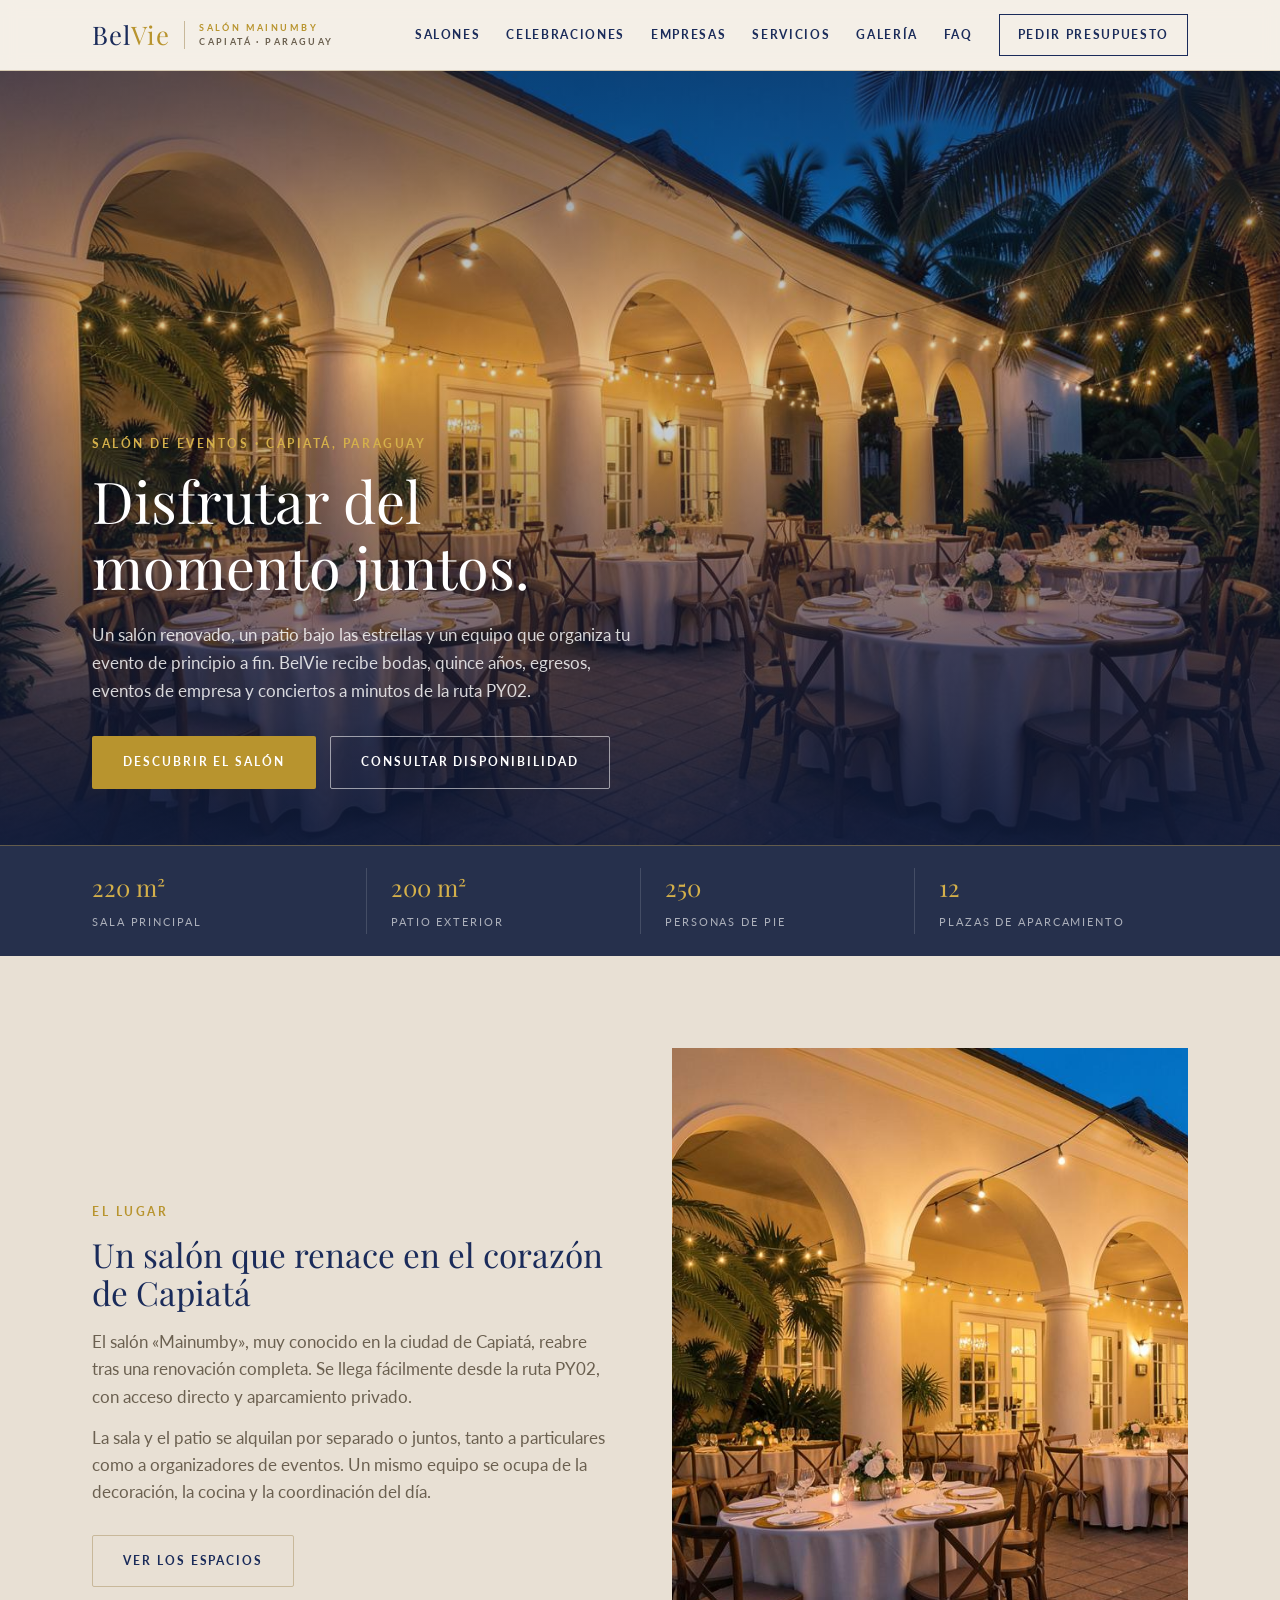
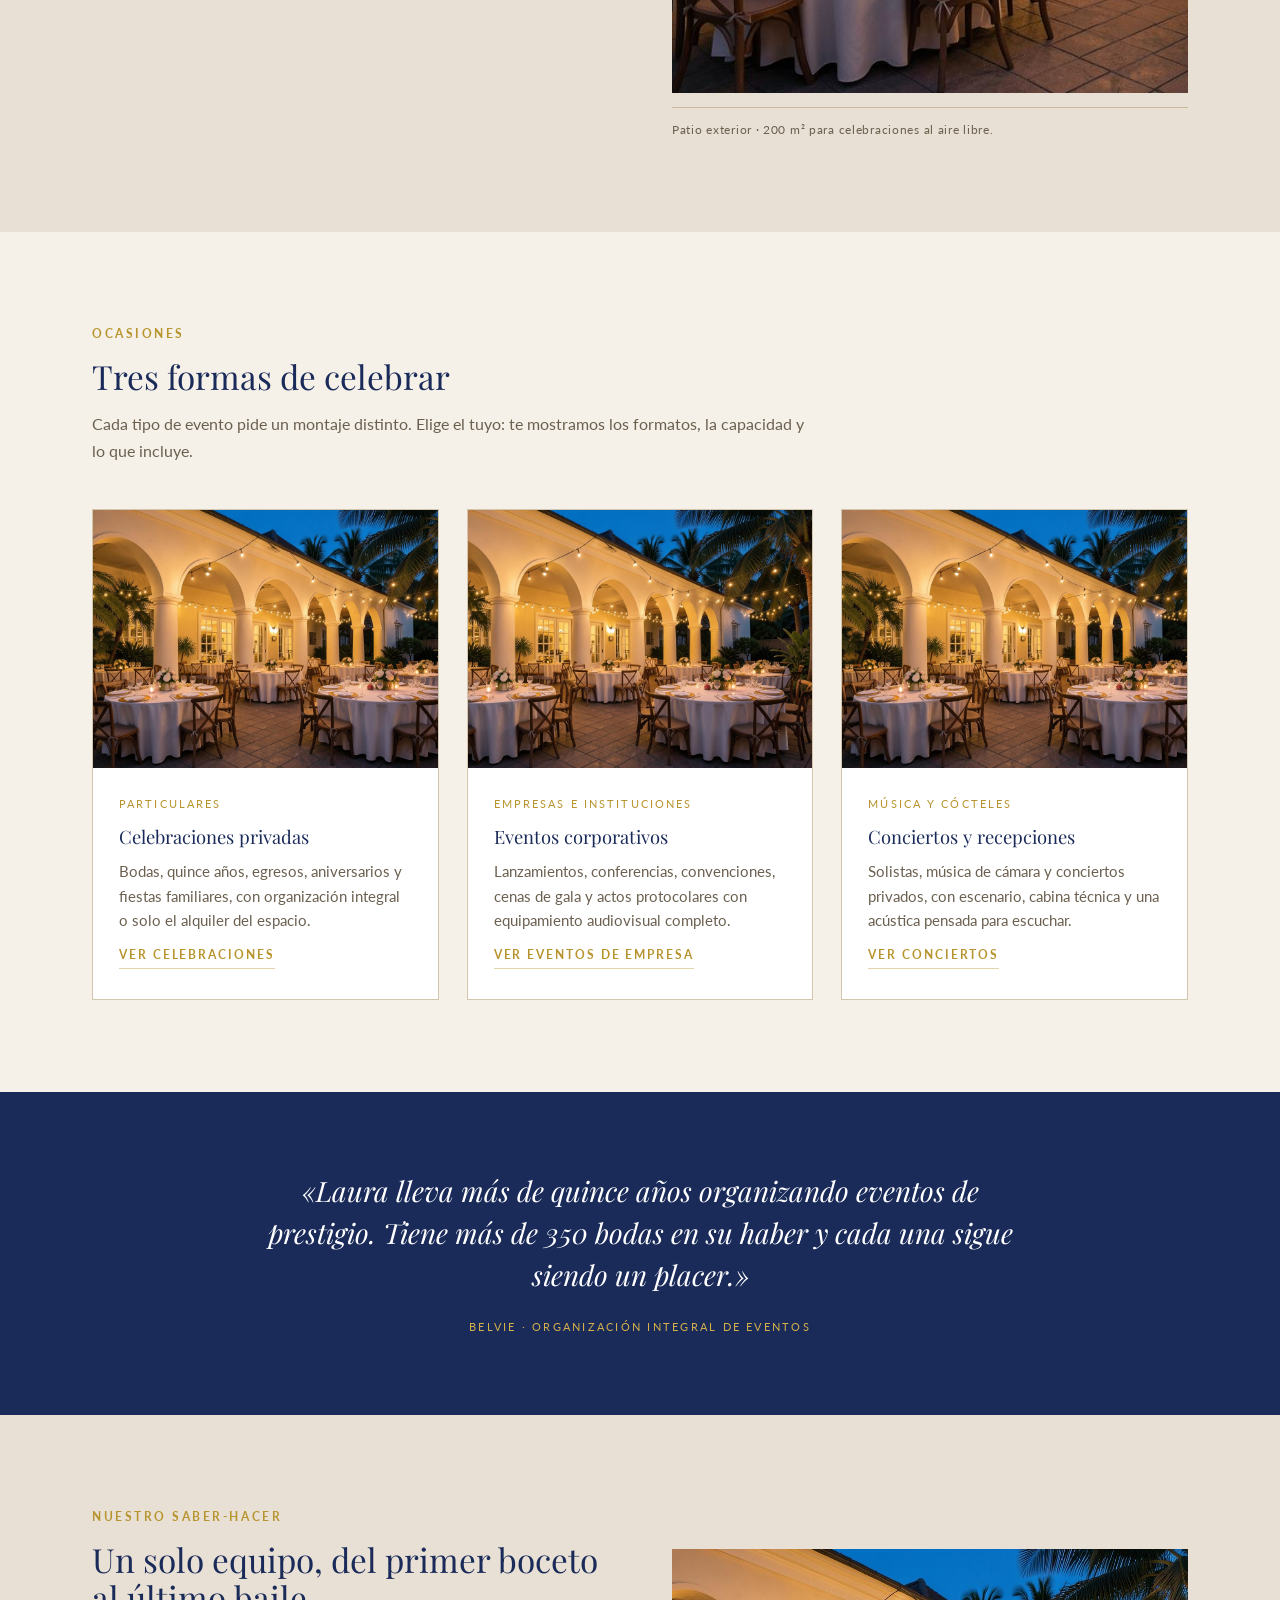
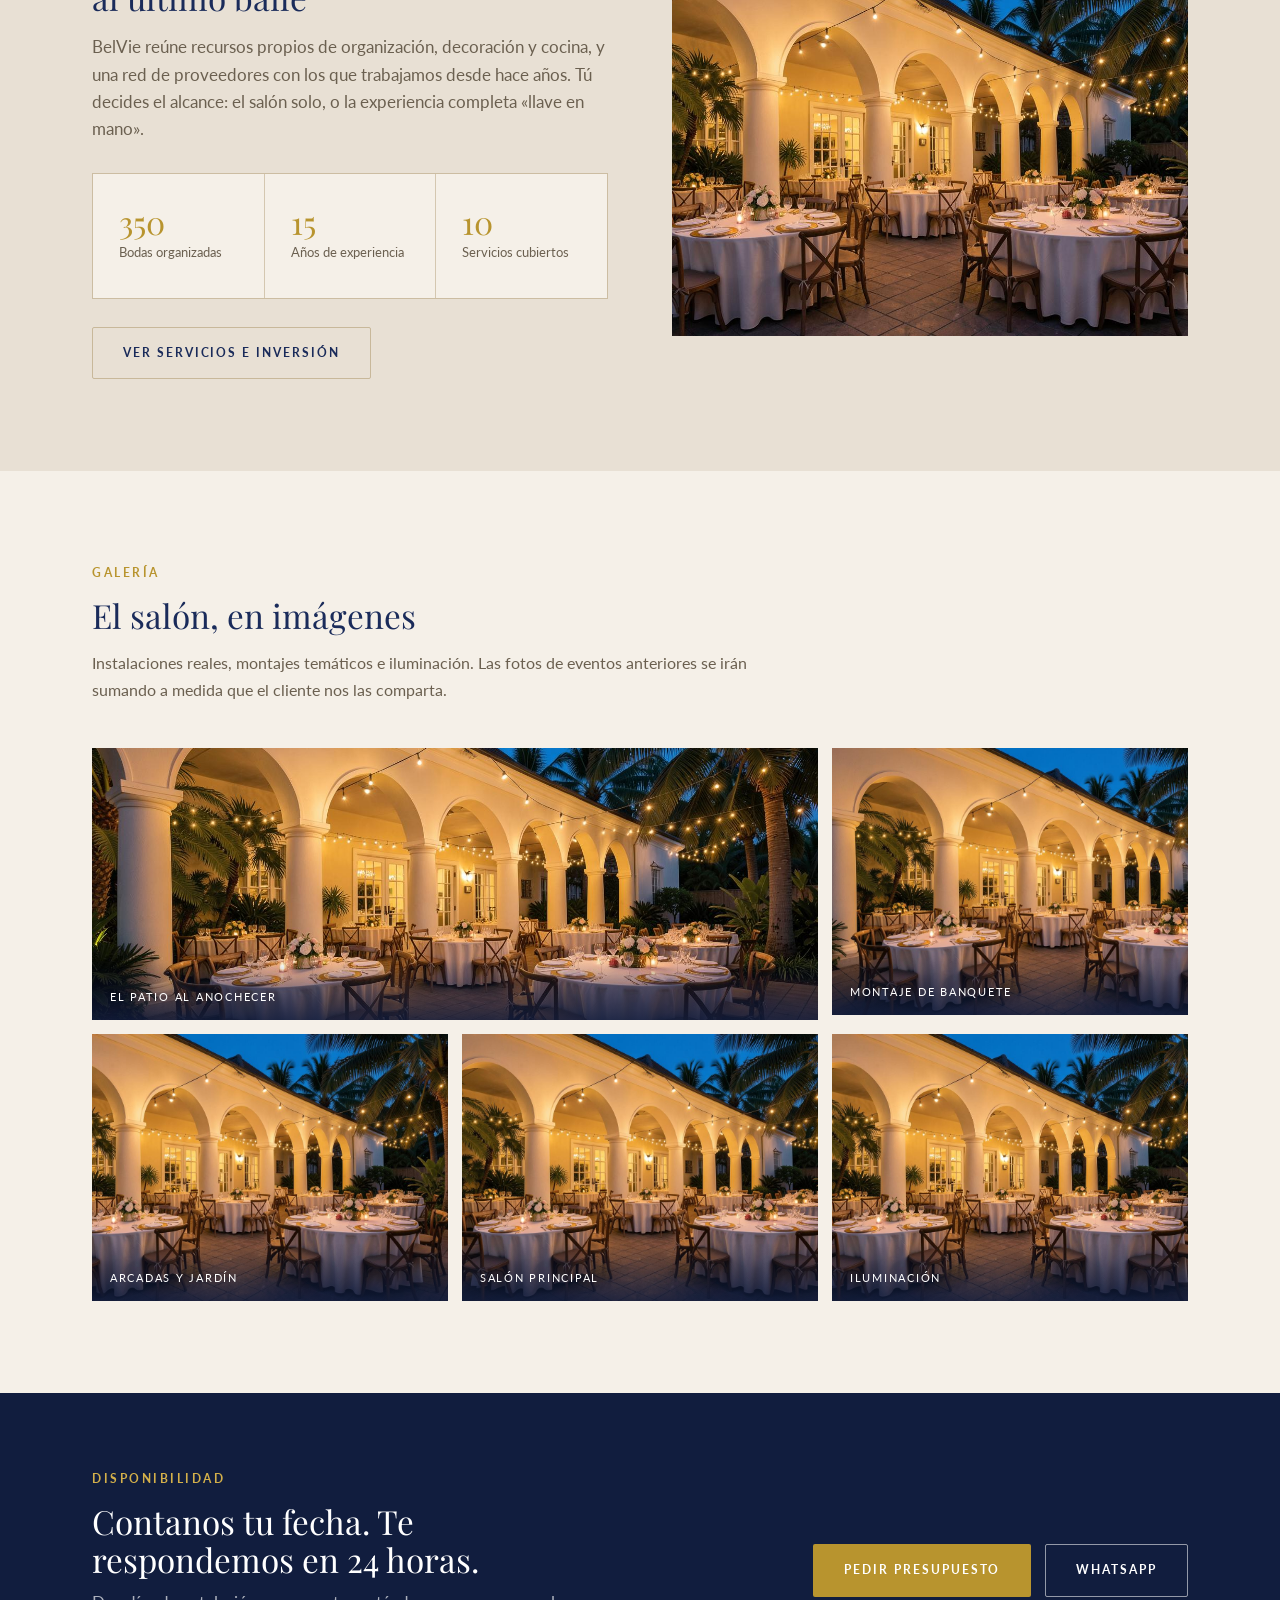
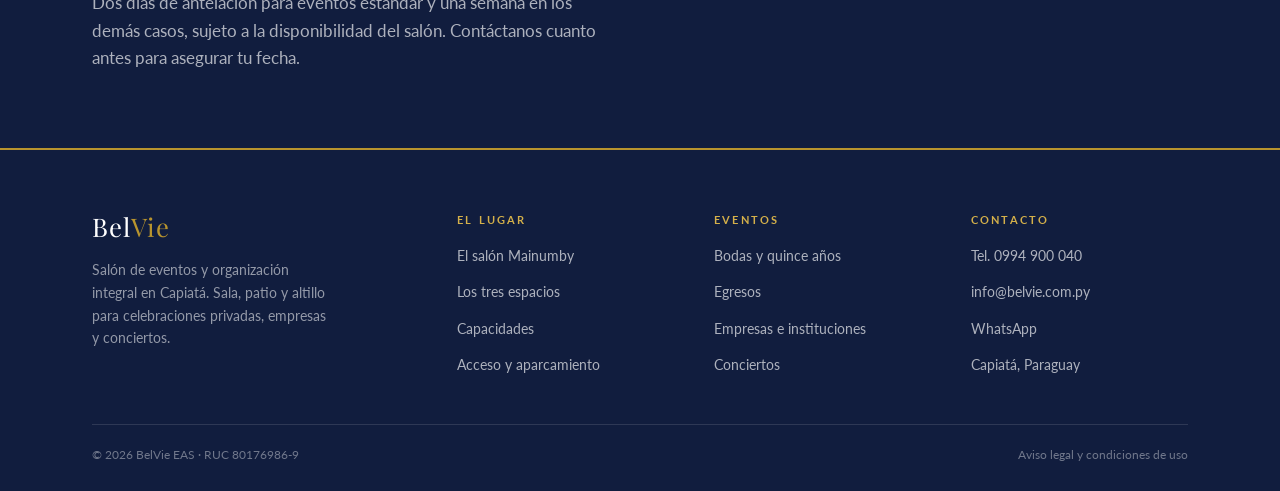
==== commit 8f14e669: "faq, whatsapp modifié" ====
--- a/index.html
+++ b/index.html
@@ -20,7 +20,7 @@
       </a>
       <button class="nav-toggle" aria-label="Abrir menú" aria-expanded="false">Menú</button>
       <nav class="nav">
-        <a href="el-salon.html">El salón</a>
+        <a href="el-salon.html">Salones</a>
         <a href="celebraciones.html">Celebraciones</a>
         <a href="empresas.html">Empresas</a>
         <a href="servicios.html">Servicios</a>
@@ -59,11 +59,11 @@
         <span class="stat__label">Patio exterior</span>
       </div>
       <div class="stat">
-        <span class="stat__num">XXX</span>
+        <span class="stat__num">250</span>
         <span class="stat__label">Personas de pie</span>
       </div>
       <div class="stat">
-        <span class="stat__num">08 · ZZ</span>
+        <span class="stat__num">12</span>
         <span class="stat__label">Plazas de aparcamiento</span>
       </div>
     </div>
@@ -209,11 +209,11 @@
       <div>
         <span class="eyebrow eyebrow--light">Disponibilidad</span>
         <h2>Contanos tu fecha. Te respondemos en 24 horas.</h2>
-        <p>Recomendamos reservar con 6 a 12 meses de anticipación para bodas y quince años, y con 2 a 3 meses para eventos de empresa.</p>
+        <p>Dos días de antelación para eventos estándar y una semana en los demás casos, sujeto a la disponibilidad del salón. Contáctanos cuanto antes para asegurar tu fecha.</p>
       </div>
       <div class="btn-row">
         <a class="btn btn--gold" href="contacto.html">Pedir presupuesto</a>
-        <a class="btn btn--outline" href="https://wa.me/595981000000?text=Hola%20BelVie%2C%20quisiera%20consultar%20disponibilidad" target="_blank" rel="noopener">WhatsApp</a>
+        <a class="btn btn--outline" href="https://wa.me/595994900040?text=Hola%20BelVie%2C%20quisiera%20consultar%20disponibilidad" target="_blank" rel="noopener">WhatsApp</a>
       </div>
     </div>
   </section>
@@ -248,7 +248,7 @@
           <ul>
             <li><a href="tel:+595994900040">Tel. 0994 900 040</a></li>
             <li><a href="mailto:info@belvie.com.py">info@belvie.com.py</a></li>
-            <li><a href="https://wa.me/595981000000" target="_blank" rel="noopener">WhatsApp</a></li>
+            <li><a href="https://wa.me/595994900040" target="_blank" rel="noopener">WhatsApp</a></li>
             <li><span>Capiatá, Paraguay</span></li>
           </ul>
         </div>
@@ -262,7 +262,7 @@
 
   <div class="mobile-bar">
     <a class="bar-call" href="tel:+595994900040">Llamar</a>
-    <a class="bar-wa" href="https://wa.me/595981000000" target="_blank" rel="noopener">WhatsApp</a>
+    <a class="bar-wa" href="https://wa.me/595994900040" target="_blank" rel="noopener">WhatsApp</a>
   </div>
 
   <script src="JS/main.js"></script>
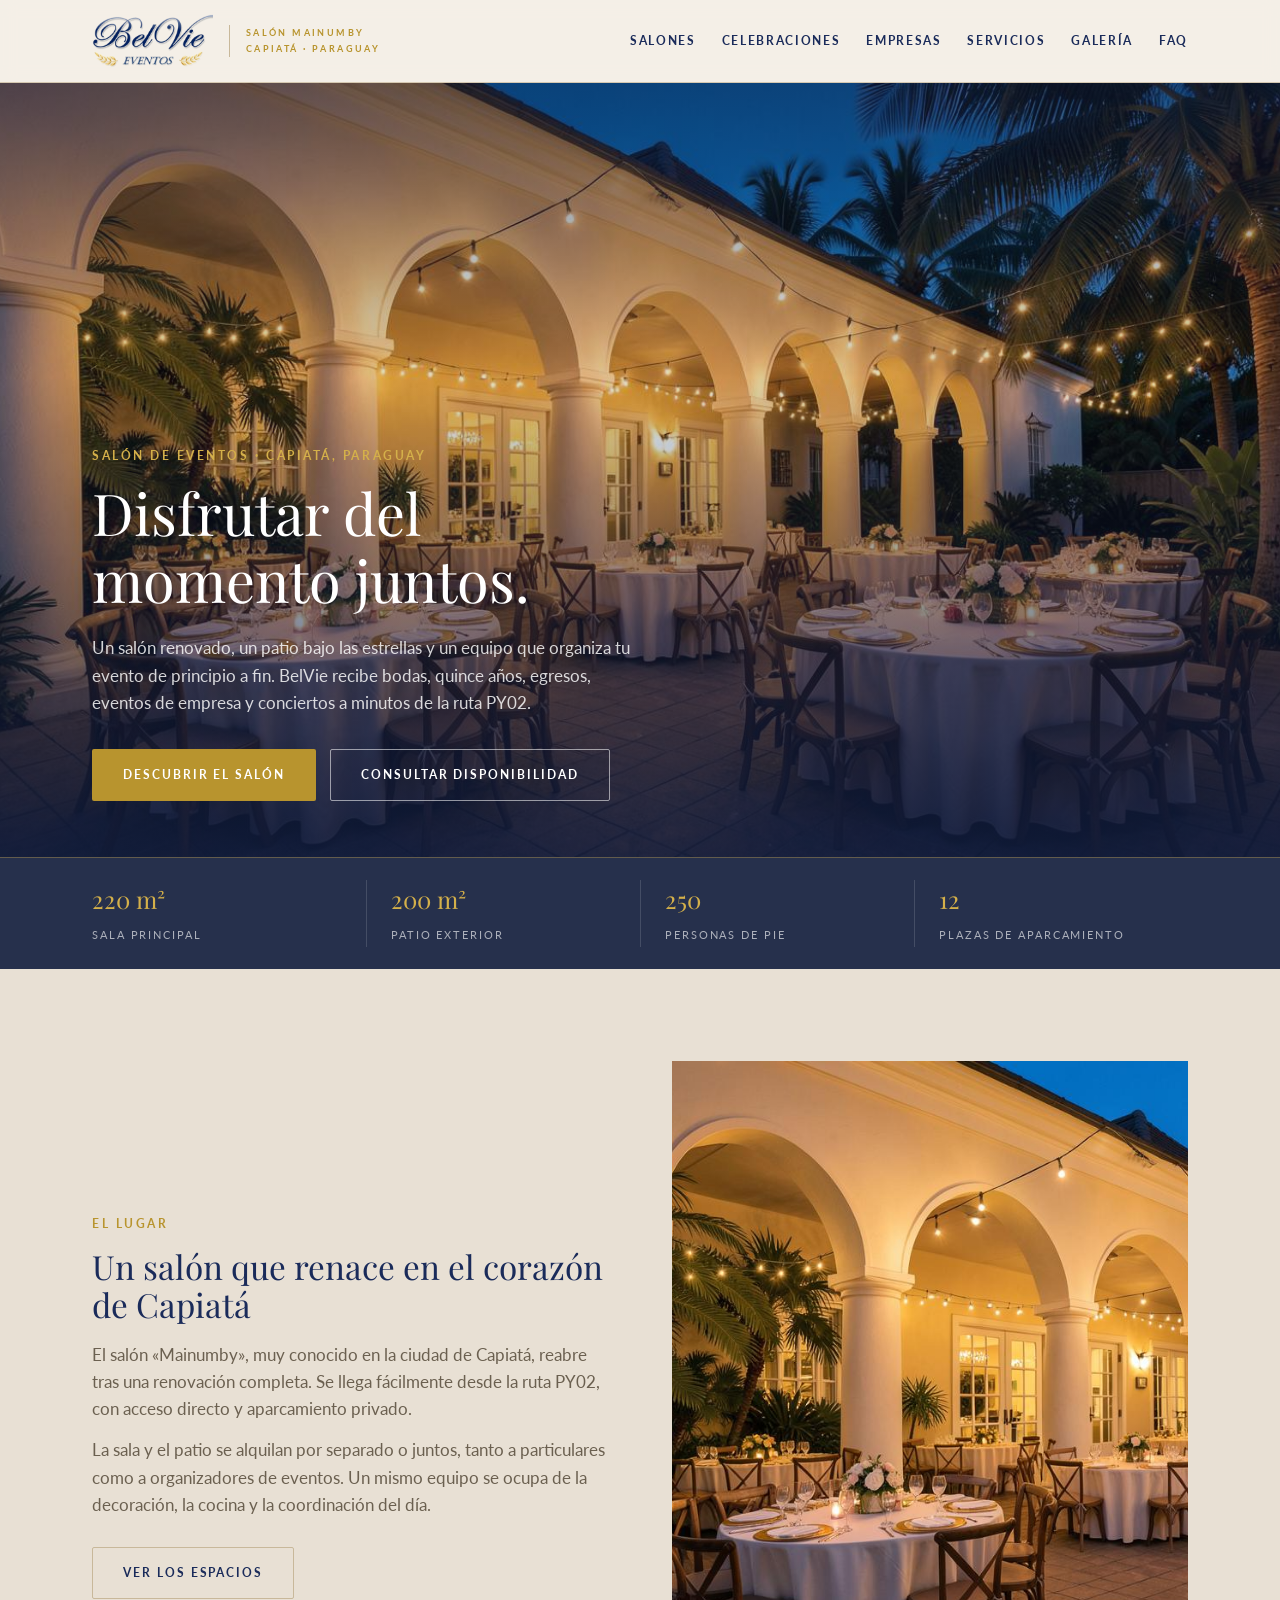
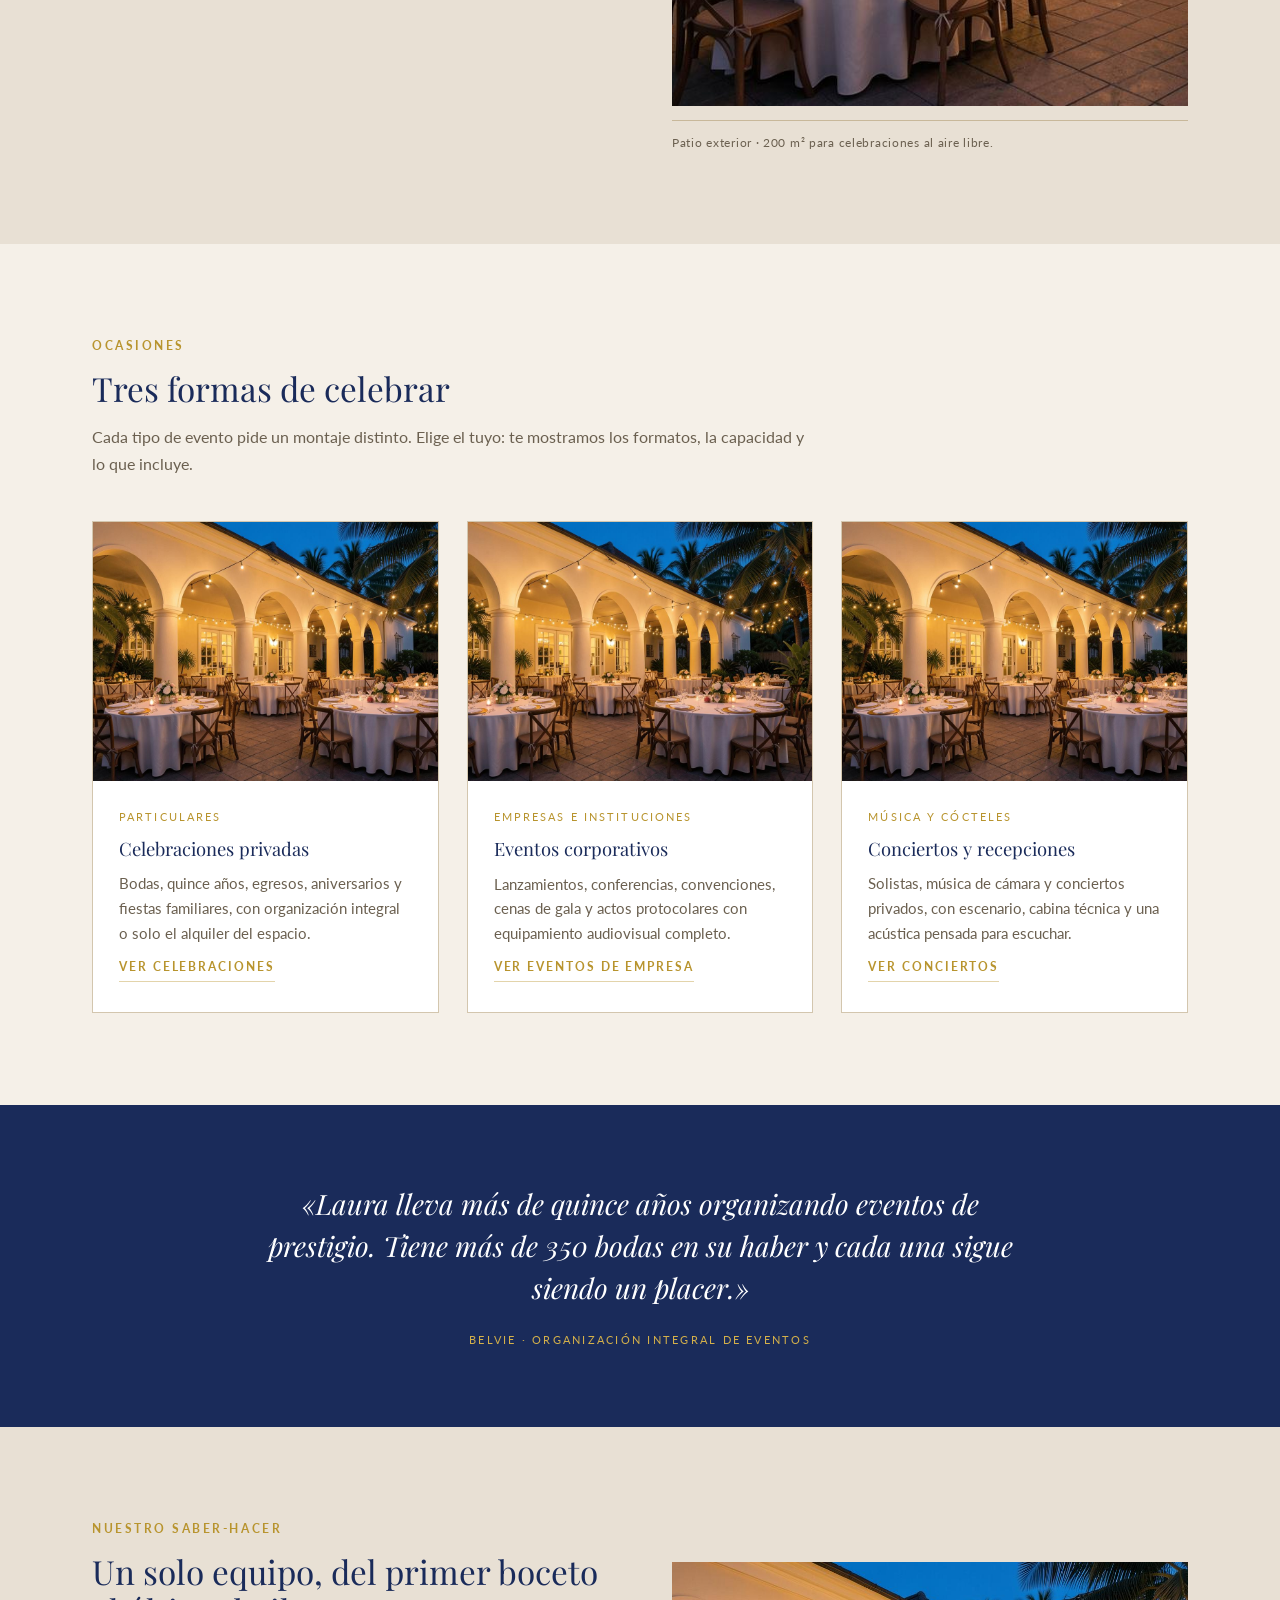
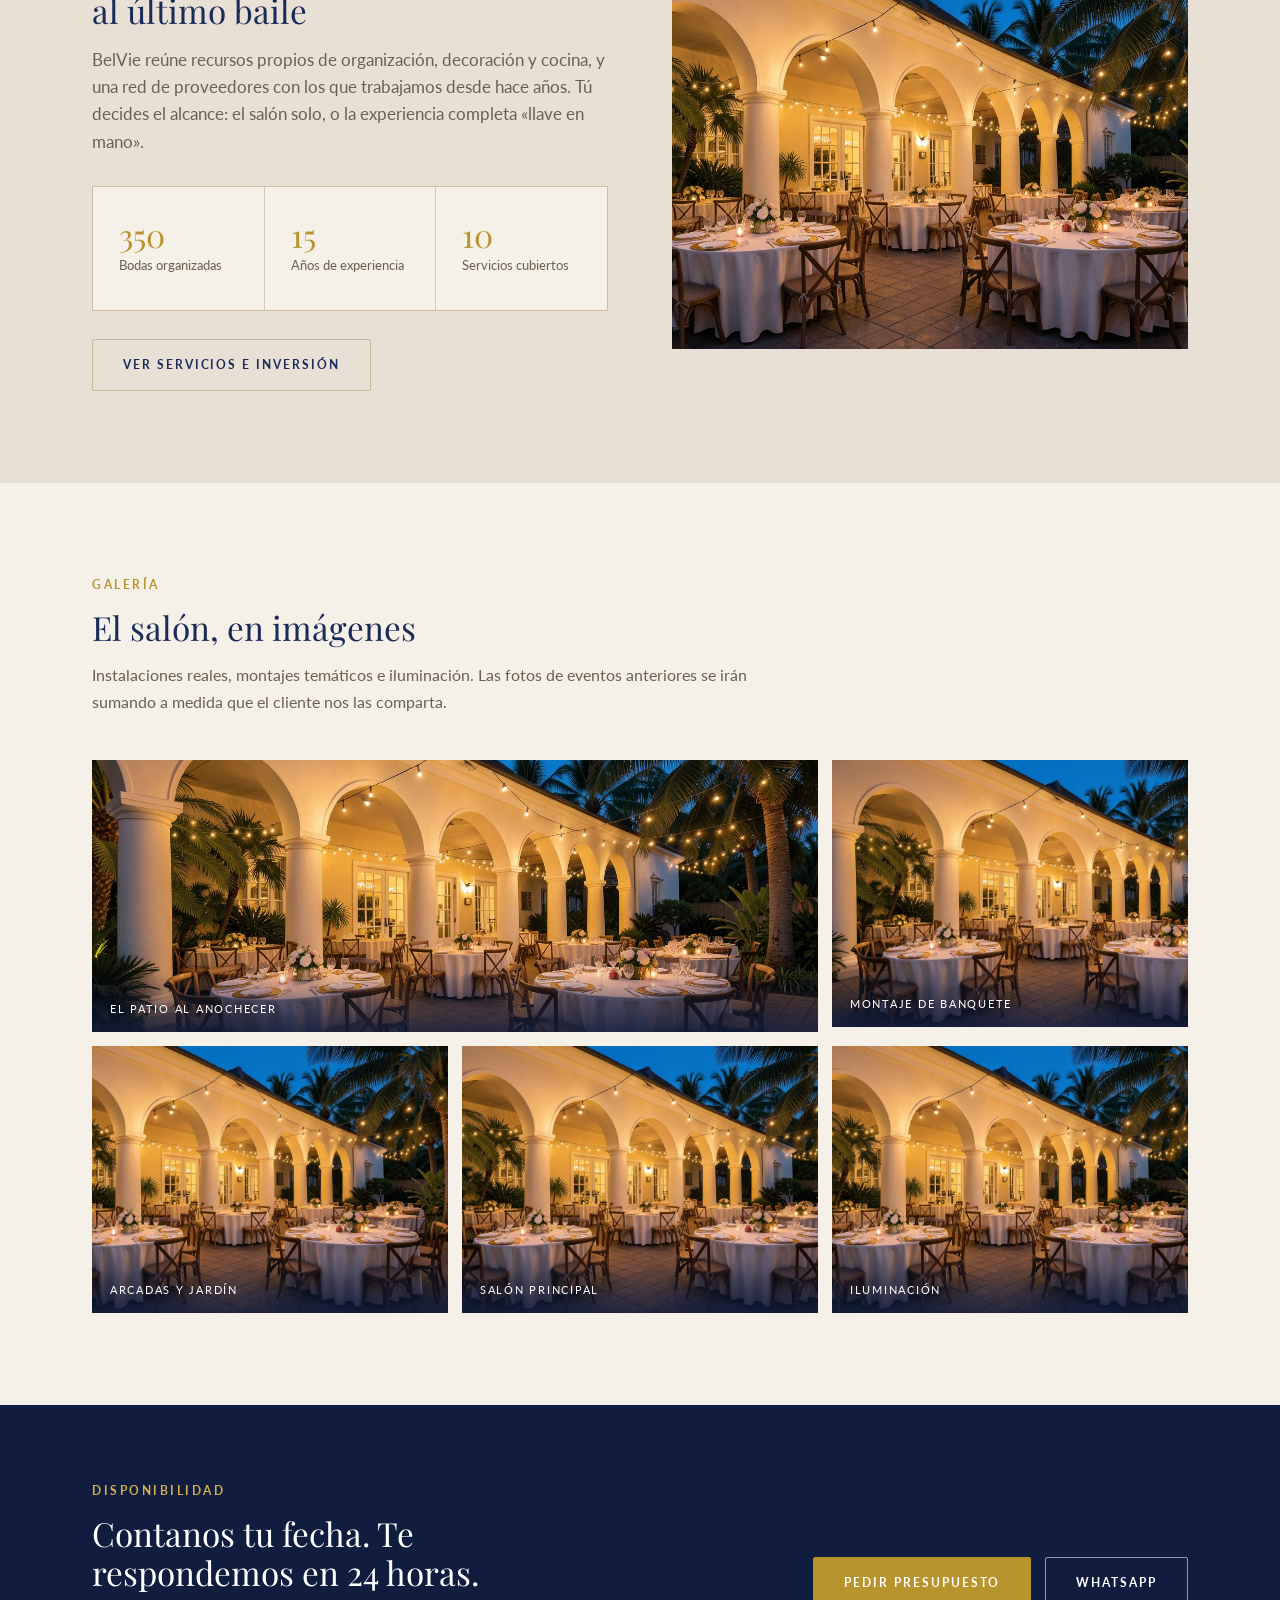
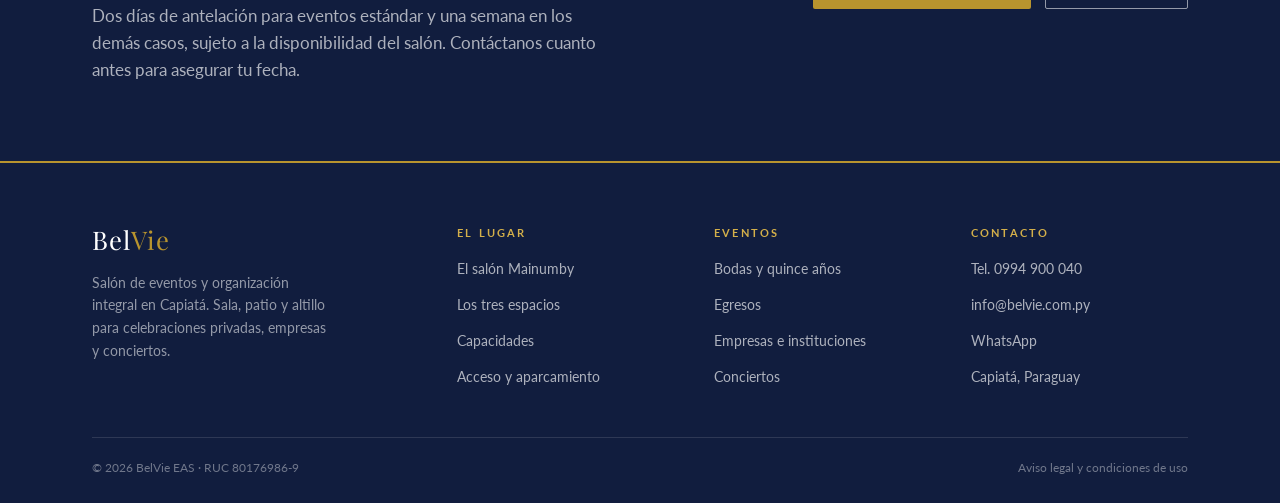
==== commit 3f08c61d: "header" ====
--- a/index.html
+++ b/index.html
@@ -14,8 +14,8 @@
 
   <header class="site-header">
     <div class="header-inner">
-      <a class="brand" href="index.html">
-        <span class="brand-mark">Bel<span>Vie</span></span>
+      <a class="brand" href="index.html" aria-label="BelVie Eventos, salón Mainumby en Capiatá">
+        <img class="brand-logo" src="assets/img/logo-belvie.png" alt="BelVie Eventos" width="120" height="54" />
         <span class="brand-sub"><strong>Salón Mainumby</strong>Capiatá · Paraguay</span>
       </a>
       <button class="nav-toggle" aria-label="Abrir menú" aria-expanded="false">Menú</button>
@@ -26,7 +26,6 @@
         <a href="servicios.html">Servicios</a>
         <a href="galeria.html">Galería</a>
         <a href="faq.html">FAQ</a>
-        <a class="nav-cta" href="contacto.html">Pedir presupuesto</a>
       </nav>
     </div>
   </header>
--- a/CSS/style.css
+++ b/CSS/style.css
@@ -115,7 +115,8 @@
   display: flex; align-items: center; justify-content: space-between; gap: 24px;
 }
 
-.brand { display: flex; align-items: center; gap: 14px; }
+.brand { display: flex; align-items: center; gap: 16px; }
+.brand-logo { height: 54px; width: auto; }
 .brand-mark {
   font-family: var(--serif); font-size: 1.6rem; color: var(--navy);
   letter-spacing: 0.04em; line-height: 1;
@@ -123,8 +124,8 @@
 .brand-mark span { color: var(--gold); }
 .brand-sub {
   font-size: 0.58rem; font-weight: 700; letter-spacing: 0.26em;
-  text-transform: uppercase; color: var(--muted);
-  border-left: 1px solid var(--border); padding-left: 14px; line-height: 1.5;
+  text-transform: uppercase; color: var(--gold);
+  border-left: 1px solid var(--border); padding-left: 16px; line-height: 1.7;
 }
 .brand-sub strong { display: block; color: var(--gold); font-weight: 700; }
 
@@ -450,7 +451,8 @@
 @media (max-width: 860px) {
   .section { padding: 68px 0; }
   .container { padding: 0 24px; }
-  .header-inner { padding: 12px 24px; }
+  .header-inner { padding: 10px 24px; }
+  .brand-logo { height: 40px; }
   .brand-sub { display: none; }
 
   .nav {
